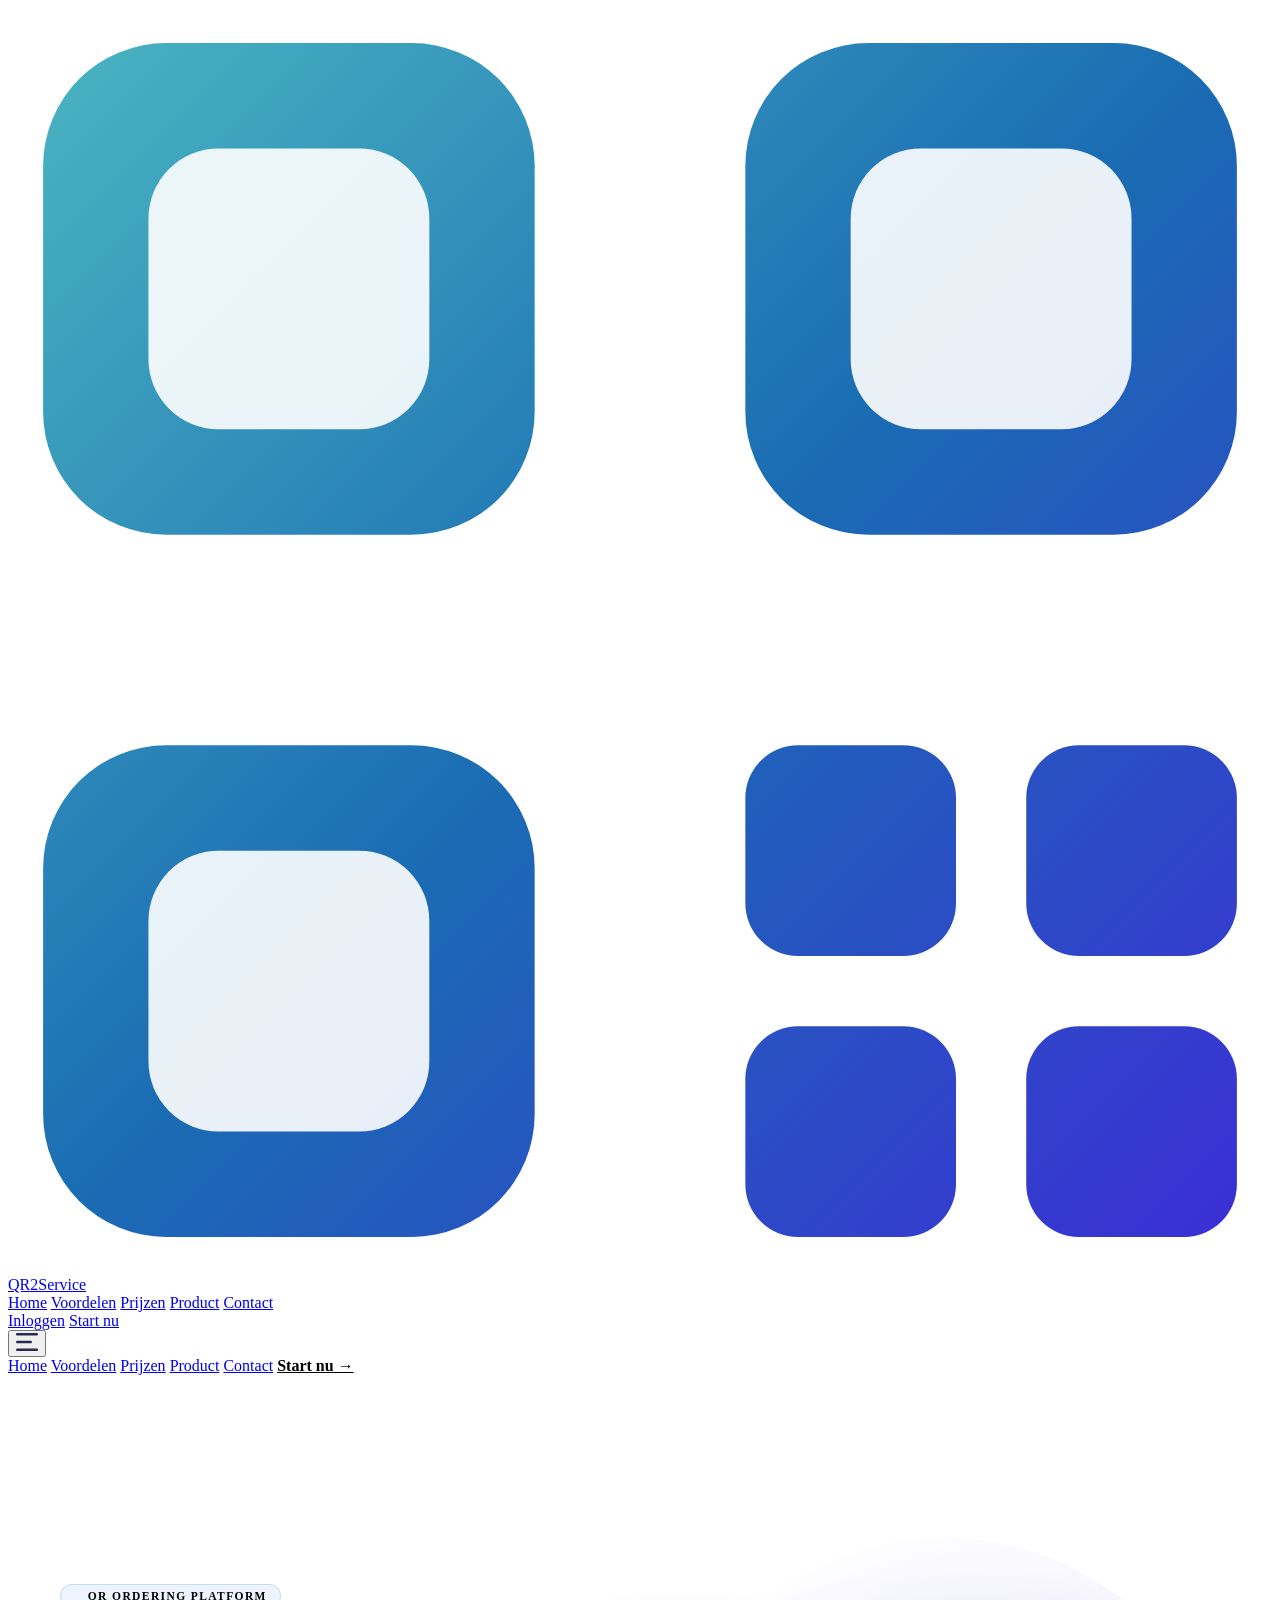
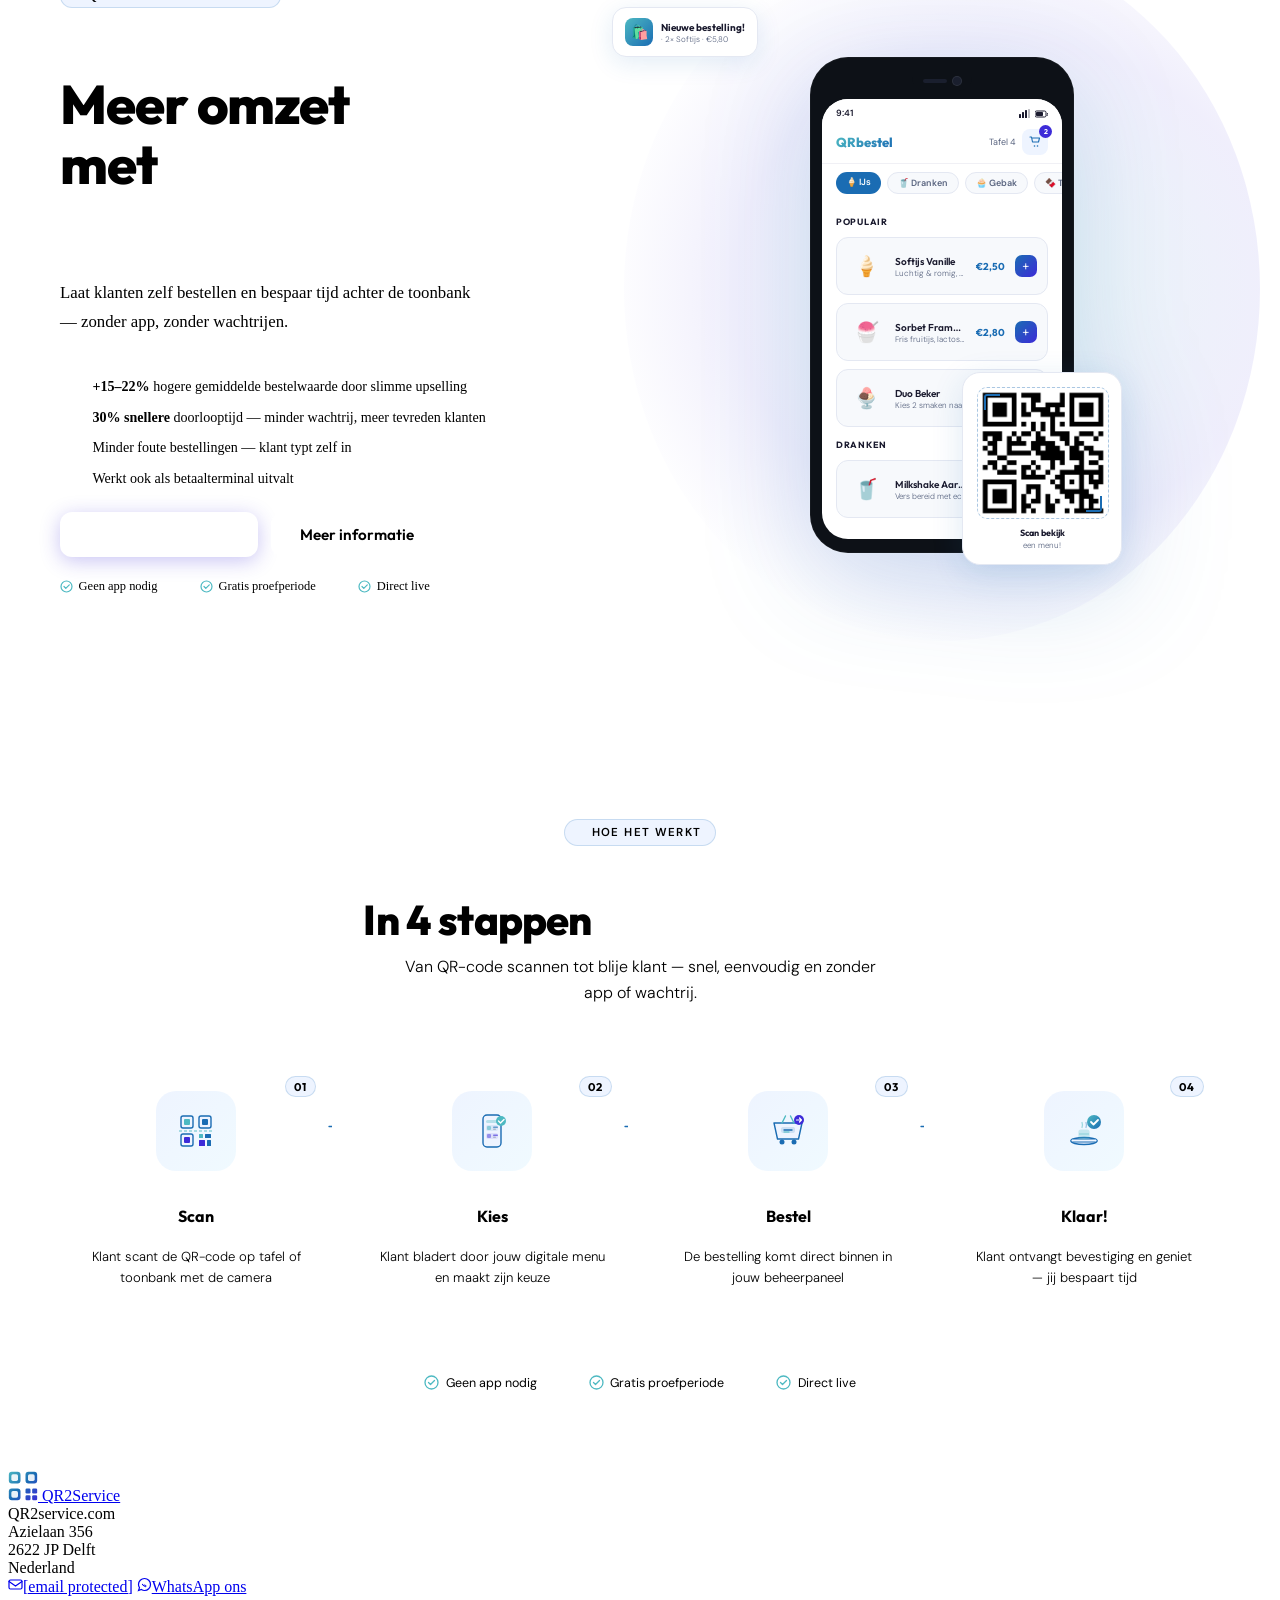
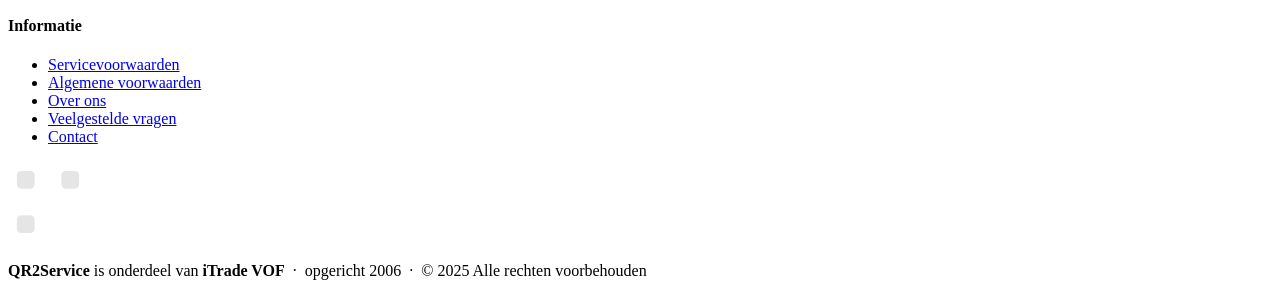
==== index.html @ d4c1aa32 "Add files via upload" ====
<!DOCTYPE html>
<html lang="nl">
<head>
  <link rel="icon" href="favicon.ico" type="image/x-icon">
<meta charset="UTF-8">
<meta name="viewport" content="width=device-width, initial-scale=1.0">
<title>QR2Service – Meer omzet met QR-bestellen</title>
<link href="https://fonts.googleapis.com/css2?family=Outfit:wght@300;400;500;600;700;800&family=DM+Sans:wght@300;400;500&display=swap" rel="stylesheet">
<link rel="stylesheet" href="shared.css">
</head>
<body>

<!-- ══ NAV ══ -->
<nav>
  <a href="index.html" class="logo">
    <svg class="logo-mark" viewBox="0 0 36 36" fill="none" xmlns="http://www.w3.org/2000/svg"><defs><linearGradient id="lg" x1="0" y1="0" x2="36" y2="36" gradientUnits="userSpaceOnUse"><stop offset="0%" stop-color="rgb(77,185,194)"/><stop offset="50%" stop-color="rgb(26,108,179)"/><stop offset="100%" stop-color="rgb(61,43,216)"/></linearGradient></defs><rect x="1" y="1" width="14" height="14" rx="3.5" fill="url(#lg)"/><rect x="4" y="4" width="8" height="8" rx="2" fill="#fff" opacity=".9"/><rect x="21" y="1" width="14" height="14" rx="3.5" fill="url(#lg)"/><rect x="24" y="4" width="8" height="8" rx="2" fill="#fff" opacity=".9"/><rect x="1" y="21" width="14" height="14" rx="3.5" fill="url(#lg)"/><rect x="4" y="24" width="8" height="8" rx="2" fill="#fff" opacity=".9"/><rect x="21" y="21" width="6" height="6" rx="1.5" fill="url(#lg)"/><rect x="29" y="21" width="6" height="6" rx="1.5" fill="url(#lg)"/><rect x="21" y="29" width="6" height="6" rx="1.5" fill="url(#lg)"/><rect x="29" y="29" width="6" height="6" rx="1.5" fill="url(#lg)"/></svg>
    <span class="logo-text">QR2Service</span>
  </a>
  <div class="nav-links">
    <a href="index.html" class="active">Home</a>
    <a href="voordelen.html">Voordelen</a>
    <a href="prijzen.html">Prijzen</a>
    <a href="product.html">Product</a>
    <a href="contact.html">Contact</a>
  </div>
  <div class="nav-right">
    <a href="#" class="btn-login">Inloggen</a>
    <a href="contact.html" class="btn-signup">Start nu</a>
  </div>
  <button class="hamburger" onclick="document.querySelector('.mobile-menu').classList.toggle('open')" aria-label="Menu">
    <svg width="22" height="18" viewBox="0 0 22 18" fill="none"><rect y="0" width="22" height="2.4" rx="1.2" fill="#2a2a4a"/><rect y="7.8" width="16" height="2.4" rx="1.2" fill="#2a2a4a"/><rect y="15.6" width="22" height="2.4" rx="1.2" fill="#2a2a4a"/></svg>
  </button>
</nav>
<div class="mobile-menu">
  <a href="index.html">Home</a>
  <a href="voordelen.html">Voordelen</a>
  <a href="prijzen.html">Prijzen</a>
  <a href="product.html">Product</a>
  <a href="contact.html">Contact</a>
  <a href="contact.html" style="color:var(--blue);font-weight:600;border-bottom:none;">Start nu →</a>
</div>
<!-- ══════════ HERO SECTION ══════════ -->
<!-- Vereist: Google Fonts (Outfit + DM Sans) en jouw gedeelde stylesheet met CSS-variabelen -->

<style>
  /* ── Hero layout ── */
  .hero {
    min-height: 100svh;
    padding: 64px 2rem 0;
    display: grid;
    grid-template-columns: 1fr 1fr;
    align-items: center;
    gap: 3rem;
    max-width: 1160px;
    margin: 0 auto;
  }
  @media (max-width: 860px) {
    .hero {
      grid-template-columns: 1fr;
      padding: 88px 1.5rem 3rem;
      text-align: center;
    }
    .hero-trust { justify-content: center; }
    .hero-ctas  { justify-content: center; }
    .hero-label { margin: 0 auto; }
    .hero-sub   { margin: 0 auto; }
  }

  /* ── Left ── */
  .hero-left {
    display: flex;
    flex-direction: column;
    gap: 1.4rem;
    padding: 4rem 0;
  }

  .hero-label {
    display: inline-flex; align-items: center; gap: .45rem;
    font-size: .72rem; font-weight: 600; letter-spacing: .12em; text-transform: uppercase;
    color: var(--blue); background: #eef4ff; border: 1px solid rgba(26,108,179,.18);
    padding: .3rem .85rem; border-radius: 100px; width: fit-content;
  }
  .hero-label-dot {
    width: 6px; height: 6px; border-radius: 50%;
    background: linear-gradient(135deg, var(--teal), var(--blue));
    animation: pulse-dot 2s ease-in-out infinite;
  }
  @keyframes pulse-dot {
    0%, 100% { transform: scale(1); opacity: 1; }
    50%       { transform: scale(1.4); opacity: .7; }
  }

  .hero h1 {
    font-family: 'Outfit', sans-serif; font-weight: 800;
    font-size: clamp(2.2rem, 4.5vw, 3.4rem);
    line-height: 1.1; letter-spacing: -.02em; color: var(--text);
  }
  .hero h1 em {
    font-style: normal;
    background: linear-gradient(135deg, var(--teal) 0%, var(--blue) 60%, var(--violet) 100%);
    -webkit-background-clip: text; -webkit-text-fill-color: transparent; background-clip: text;
  }

  .hero-sub {
    font-size: 1.05rem; line-height: 1.7;
    color: var(--muted); font-weight: 300; max-width: 420px;
  }

  /* ── Plus punten ── */
  .hero-points {
    display: flex; flex-direction: column; gap: .55rem;
  }
  .hero-point {
    display: flex; align-items: center; gap: .65rem;
    font-size: .88rem; color: var(--text); font-weight: 400;
  }
  .hero-point-icon {
    width: 22px; height: 22px; border-radius: 50%; flex-shrink: 0;
    background: linear-gradient(135deg, var(--teal), var(--blue));
    display: flex; align-items: center; justify-content: center;
  }
  .hero-point-icon svg { display: block; }
  .hero-point strong {
    font-weight: 600; color: var(--blue);
  }

  /* ── CTAs ── */
  .hero-ctas { display: flex; align-items: center; gap: .85rem; flex-wrap: wrap; }

  .cta-primary {
    font-family: 'Outfit', sans-serif; font-weight: 700; font-size: .95rem;
    color: #fff; text-decoration: none; padding: .8rem 1.8rem; border-radius: 12px;
    background: linear-gradient(135deg, var(--blue) 0%, var(--violet) 100%);
    box-shadow: 0 4px 20px rgba(61,43,216,.28);
    transition: transform .18s, box-shadow .18s;
    display: flex; align-items: center; gap: .5rem;
    cursor: pointer; border: none;
  }
  .cta-primary:hover { transform: translateY(-2px); box-shadow: 0 8px 28px rgba(61,43,216,.35); }

  .cta-secondary {
    font-family: 'Outfit', sans-serif; font-weight: 600; font-size: .95rem;
    color: var(--blue); text-decoration: none; padding: .8rem 1.8rem; border-radius: 12px;
    border: 1.5px solid var(--border); background: #fff;
    transition: border-color .18s, background .18s;
    cursor: pointer;
  }
  .cta-secondary:hover { border-color: var(--blue); background: #eef4ff; }

  /* ── Trust ── */
  .hero-trust { display: flex; align-items: center; gap: 1.2rem; flex-wrap: wrap; }
  .trust-dot  { width: 4px; height: 4px; border-radius: 50%; background: var(--border); }
  .trust-item {
    font-size: .78rem; color: var(--muted); font-weight: 400;
    display: flex; align-items: center; gap: .35rem;
  }

  /* ══════════════════════════════
     RIGHT — phone + QR mockup
  ══════════════════════════════ */
  .hero-right {
    display: flex; align-items: center; justify-content: center;
    padding: 5rem 0 3rem; position: relative;
  }
  @media (max-width: 860px) {
    .hero-right { padding: 1rem 0 2rem; }
  }

  /* glow blob behind phone */
  .hero-glow {
    position: absolute; inset: -40px;
    background: radial-gradient(ellipse at 60% 50%,
      rgba(77,185,194,.13) 0%,
      rgba(61,43,216,.08) 50%,
      transparent 75%);
    border-radius: 50%; pointer-events: none;
  }

  /* phone shell */
  .phone-wrap {
    position: relative; z-index: 2;
    animation: floatPhone 5s ease-in-out infinite;
    filter: drop-shadow(0 28px 52px rgba(26,108,179,.18));
  }
  @keyframes floatPhone {
    0%, 100% { transform: translateY(0); }
    50%       { transform: translateY(-12px); }
  }

  .phone-shell {
    width: 240px;
    background: #0d1117;
    border-radius: 38px;
    padding: 14px 12px;
    position: relative;
    box-shadow:
      0 0 0 1.5px rgba(255,255,255,.07),
      inset 0 0 0 1px rgba(255,255,255,.04);
  }

  /* notch */
  .phone-notch {
    width: 60px; height: 20px;
    background: #0d1117;
    border-radius: 0 0 14px 14px;
    margin: 0 auto 8px;
    position: relative; z-index: 2;
    display: flex; align-items: center; justify-content: center; gap: 5px;
  }
  .phone-notch-cam {
    width: 8px; height: 8px; border-radius: 50%;
    background: #1a1f2e;
    border: 1px solid rgba(255,255,255,.08);
  }
  .phone-notch-speaker {
    width: 24px; height: 4px; border-radius: 4px;
    background: #1a1f2e;
  }

  /* screen */
  .phone-screen {
    background: #fff;
    border-radius: 26px;
    overflow: hidden;
    height: 440px;
    position: relative;
  }

  /* status bar */
  .phone-statusbar {
    display: flex; align-items: center; justify-content: space-between;
    padding: 8px 14px 4px;
    font-size: 9px; font-weight: 600; color: #1a1a2e;
    font-family: 'DM Sans', sans-serif;
    background: #fff;
    position: relative; z-index: 5;
  }
  .sb-right { display: flex; gap: 4px; align-items: center; }

  /* app header */
  .phone-appbar {
    display: flex; align-items: center; justify-content: space-between;
    padding: 6px 14px 8px;
    background: #fff;
    border-bottom: 1px solid #f0f0f5;
    position: relative; z-index: 5;
  }
  .appbar-logo {
    font-family: 'Outfit', sans-serif; font-weight: 800; font-size: 13px;
    background: linear-gradient(135deg, rgb(77,185,194), rgb(26,108,179));
    -webkit-background-clip: text; -webkit-text-fill-color: transparent; background-clip: text;
  }
  .appbar-cart {
    width: 26px; height: 26px; border-radius: 8px;
    background: #eef4ff;
    display: flex; align-items: center; justify-content: center;
    position: relative;
  }
  .cart-badge {
    position: absolute; top: -4px; right: -4px;
    width: 13px; height: 13px; border-radius: 50%;
    background: rgb(61,43,216);
    font-size: 7px; font-weight: 700; color: #fff;
    display: flex; align-items: center; justify-content: center;
    font-family: 'Outfit', sans-serif;
  }

  /* category tabs */
  .phone-tabs {
    display: flex; gap: 6px; padding: 8px 14px;
    overflow-x: auto; background: #fff;
    position: relative; z-index: 5;
  }
  .phone-tabs::-webkit-scrollbar { display: none; }
  .phone-tab {
    font-size: 9px; font-weight: 600; white-space: nowrap;
    padding: 4px 10px; border-radius: 20px;
    font-family: 'DM Sans', sans-serif;
    cursor: pointer; transition: all .15s;
    flex-shrink: 0;
  }
  .phone-tab.active {
    background: rgb(26,108,179); color: #fff;
  }
  .phone-tab:not(.active) {
    background: #f7f9fc; color: #5a6580;
    border: 1px solid #e4e8f2;
  }

  /* scrolling menu area */
  .phone-menu-area {
    height: 320px;
    overflow: hidden;
    position: relative;
  }
  .phone-menu-scroll {
    display: flex;
    flex-direction: column;
    gap: 8px;
    padding: 10px 14px 10px;
    animation: menuScroll 18s linear infinite;
  }
  @keyframes menuScroll {
    0%   { transform: translateY(0); }
    100% { transform: translateY(-50%); }
  }
  .phone-menu-scroll:hover { animation-play-state: paused; }

  .menu-item {
    display: flex; align-items: center; gap: 10px;
    background: #f7f9fc; border-radius: 12px;
    padding: 9px 10px;
    border: 1px solid #e4e8f2;
    flex-shrink: 0;
    transition: border-color .15s;
    cursor: pointer;
  }
  .menu-item:hover { border-color: rgba(26,108,179,.3); }
  .menu-item-img {
    width: 38px; height: 38px; border-radius: 9px;
    display: flex; align-items: center; justify-content: center;
    font-size: 20px; flex-shrink: 0;
  }
  .menu-item-info { flex: 1; min-width: 0; }
  .menu-item-name {
    font-size: 10px; font-weight: 600; color: #1a1a2e;
    font-family: 'Outfit', sans-serif;
    white-space: nowrap; overflow: hidden; text-overflow: ellipsis;
  }
  .menu-item-desc {
    font-size: 8px; color: #5a6580; font-weight: 300;
    white-space: nowrap; overflow: hidden; text-overflow: ellipsis;
    font-family: 'DM Sans', sans-serif;
  }
  .menu-item-price {
    font-size: 10px; font-weight: 700; color: rgb(26,108,179);
    font-family: 'Outfit', sans-serif; white-space: nowrap;
    flex-shrink: 0;
  }
  .menu-item-add {
    width: 22px; height: 22px; border-radius: 7px;
    background: linear-gradient(135deg, rgb(26,108,179), rgb(61,43,216));
    color: #fff; font-size: 14px; display: flex; align-items: center;
    justify-content: center; flex-shrink: 0; cursor: pointer;
    font-family: 'Outfit', sans-serif; font-weight: 300;
    transition: transform .15s;
  }
  .menu-item-add:hover { transform: scale(1.1); }

  /* section header inside menu */
  .menu-section-title {
    font-size: 9px; font-weight: 700; color: #1a1a2e;
    font-family: 'Outfit', sans-serif;
    text-transform: uppercase; letter-spacing: .08em;
    padding: 4px 0 2px;
  }

  /* ── QR floating card ── */
  .qr-float {
    position: absolute;
    bottom: -12px;
    right: -48px;
    z-index: 10;
    background: #fff;
    border-radius: 18px;
    border: 1px solid #e4e8f2;
    box-shadow: 0 8px 32px rgba(26,108,179,.14);
    padding: 14px;
    width: 130px;
    animation: floatQR 5s ease-in-out infinite;
    animation-delay: .8s;
  }
  @keyframes floatQR {
    0%, 100% { transform: translateY(0) rotate(-1deg); }
    50%       { transform: translateY(-8px) rotate(-1deg); }
  }
  @media (max-width: 860px) {
    .qr-float { right: 0; bottom: -20px; }
  }

  .qr-frame {
    width: 100%;
    aspect-ratio: 1;
    border-radius: 10px;
    border: 1.5px dashed rgba(26,108,179,.35);
    display: flex; flex-direction: column;
    align-items: center; justify-content: center;
    gap: 4px;
    background: #f7f9fc;
    position: relative;
    cursor: pointer;
    overflow: hidden;
    margin-bottom: 8px;
    transition: border-color .2s;
  }
  .qr-frame:hover { border-color: var(--blue); }

  /* corner marks */
  .qr-frame::before {
    content: '';
    position: absolute; top: 6px; left: 6px;
    width: 14px; height: 14px;
    border-top: 2px solid rgb(26,108,179);
    border-left: 2px solid rgb(26,108,179);
    border-radius: 3px 0 0 0;
  }
  .qr-frame::after {
    content: '';
    position: absolute; bottom: 6px; right: 6px;
    width: 14px; height: 14px;
    border-bottom: 2px solid rgb(26,108,179);
    border-right: 2px solid rgb(26,108,179);
    border-radius: 0 0 3px 0;
  }
  .qr-placeholder-txt {
    font-size: 8px; font-weight: 500; color: rgb(26,108,179);
    text-align: center; line-height: 1.4; padding: 0 6px;
    font-family: 'DM Sans', sans-serif;
  }
  .qr-emoji { font-size: 22px; line-height: 1; opacity: .3; }
  .qr-input-file {
    position: absolute; inset: 0; opacity: 0; cursor: pointer; z-index: 3;
  }
  .qr-preview-img {
    position: absolute; inset: 0; width: 100%; height: 100%;
    object-fit: contain; border-radius: 8px;
    display: none; z-index: 2; background: #fff;
    padding: 6px;
  }

  .qr-float-label {
    font-family: 'Outfit', sans-serif; font-weight: 700;
    font-size: 9px; color: #1a1a2e; text-align: center; margin-bottom: 2px;
  }
  .qr-float-sub {
    font-size: 8px; color: #5a6580; font-weight: 300;
    text-align: center; font-family: 'DM Sans', sans-serif;
  }

  /* ── Order badge ── */
  .order-badge {
    position: absolute;
    top: 30px;
    left: -52px;
    z-index: 10;
    background: #fff;
    border-radius: 14px;
    border: 1px solid #e4e8f2;
    box-shadow: 0 6px 24px rgba(26,108,179,.12);
    padding: 10px 12px;
    display: flex; align-items: center; gap: 8px;
    animation: floatBadge 5s ease-in-out infinite;
    animation-delay: 1.6s;
    white-space: nowrap;
  }
  @keyframes floatBadge {
    0%, 100% { transform: translateY(0); }
    50%       { transform: translateY(-6px); }
  }
  @media (max-width: 860px) { .order-badge { display: none; } }

  .badge-icon {
    width: 28px; height: 28px; border-radius: 8px;
    background: linear-gradient(135deg, rgb(77,185,194), rgb(26,108,179));
    display: flex; align-items: center; justify-content: center;
    font-size: 14px; flex-shrink: 0;
  }
  .badge-txt-top {
    font-family: 'Outfit', sans-serif; font-weight: 700;
    font-size: 10px; color: #1a1a2e;
  }
  .badge-txt-sub {
    font-size: 8px; color: #5a6580; font-weight: 300;
    font-family: 'DM Sans', sans-serif;
  }
</style>

<!-- ══ HERO HTML ══ -->
<section style="background:#fff; overflow:hidden;">
  <div class="hero">

    <!-- LEFT: copy -->
    <div class="hero-left">
      <div class="hero-label">
        <div class="hero-label-dot"></div>
        QR Ordering Platform
      </div>

      <h1>
        Meer omzet<br>met <em>QR‑bestellen</em>
      </h1>

      <p class="hero-sub">
        Laat klanten zelf bestellen en bespaar tijd achter de
        toonbank — zonder app, zonder wachtrijen.
      </p>

      <!-- Plus punten -->
      <div class="hero-points">
        <div class="hero-point">
          <div class="hero-point-icon">
            <svg width="11" height="11" viewBox="0 0 11 11" fill="none"><path d="M2 5.5l2.2 2.2 4.8-4.8" stroke="#fff" stroke-width="1.6" stroke-linecap="round" stroke-linejoin="round"/></svg>
          </div>
          <span><strong>+15–22%</strong> hogere gemiddelde bestelwaarde door slimme upselling</span>
        </div>
        <div class="hero-point">
          <div class="hero-point-icon">
            <svg width="11" height="11" viewBox="0 0 11 11" fill="none"><path d="M2 5.5l2.2 2.2 4.8-4.8" stroke="#fff" stroke-width="1.6" stroke-linecap="round" stroke-linejoin="round"/></svg>
          </div>
          <span><strong>30% snellere</strong> doorlooptijd — minder wachtrij, meer tevreden klanten</span>
        </div>
        <div class="hero-point">
          <div class="hero-point-icon">
            <svg width="11" height="11" viewBox="0 0 11 11" fill="none"><path d="M2 5.5l2.2 2.2 4.8-4.8" stroke="#fff" stroke-width="1.6" stroke-linecap="round" stroke-linejoin="round"/></svg>
          </div>
          <span>Minder foute bestellingen — klant typt zelf in</span>
        </div>
        <div class="hero-point">
          <div class="hero-point-icon">
            <svg width="11" height="11" viewBox="0 0 11 11" fill="none"><path d="M2 5.5l2.2 2.2 4.8-4.8" stroke="#fff" stroke-width="1.6" stroke-linecap="round" stroke-linejoin="round"/></svg>
          </div>
          <span>Werkt ook als betaalterminal uitvalt</span>
        </div>
      </div>

      <div class="hero-ctas">
        <a href="https://qr2service.com/pink.html" target="_blank" rel="noopener noreferrer" class="cta-primary">
          <svg width="16" height="16" viewBox="0 0 16 16" fill="none"><rect x="2" y="2" width="5" height="5" rx="1" stroke="#fff" stroke-width="1.4"/><rect x="9" y="2" width="5" height="5" rx="1" stroke="#fff" stroke-width="1.4"/><rect x="2" y="9" width="5" height="5" rx="1" stroke="#fff" stroke-width="1.4"/><rect x="10" y="10" width="2" height="2" fill="#fff"/><rect x="13" y="10" width="2" height="2" fill="#fff"/><rect x="10" y="13" width="5" height="2" fill="#fff"/></svg>
          Bekijk voorbeeld
        </a>
        <a href="#" class="cta-secondary">Meer informatie</a>
      </div>

      <div class="hero-trust">
        <div class="trust-item">
          <svg width="13" height="13" viewBox="0 0 13 13" fill="none"><circle cx="6.5" cy="6.5" r="5.5" stroke="rgb(77,185,194)" stroke-width="1.2"/><path d="M4 6.5l1.8 1.8 3.5-3.5" stroke="rgb(77,185,194)" stroke-width="1.2" stroke-linecap="round" stroke-linejoin="round"/></svg>
          Geen app nodig
        </div>
        <div class="trust-dot"></div>
        <div class="trust-item">
          <svg width="13" height="13" viewBox="0 0 13 13" fill="none"><circle cx="6.5" cy="6.5" r="5.5" stroke="rgb(77,185,194)" stroke-width="1.2"/><path d="M4 6.5l1.8 1.8 3.5-3.5" stroke="rgb(77,185,194)" stroke-width="1.2" stroke-linecap="round" stroke-linejoin="round"/></svg>
          Gratis proefperiode
        </div>
        <div class="trust-dot"></div>
        <div class="trust-item">
          <svg width="13" height="13" viewBox="0 0 13 13" fill="none"><circle cx="6.5" cy="6.5" r="5.5" stroke="rgb(77,185,194)" stroke-width="1.2"/><path d="M4 6.5l1.8 1.8 3.5-3.5" stroke="rgb(77,185,194)" stroke-width="1.2" stroke-linecap="round" stroke-linejoin="round"/></svg>
          Direct live
        </div>
      </div>
    </div>

    <!-- RIGHT: phone + floating elements -->
    <div class="hero-right">
      <div class="hero-glow"></div>

      <!-- Floating order notification badge -->
      <div class="order-badge">
        <div class="badge-icon">🛍️</div>
        <div>
          <div class="badge-txt-top">Nieuwe bestelling!</div>
          <div class="badge-txt-sub"> · 2× Softijs · €5,80</div>
        </div>
      </div>

      <!-- Phone -->
      <div class="phone-wrap">
        <div class="phone-shell">

          <div class="phone-notch">
            <div class="phone-notch-speaker"></div>
            <div class="phone-notch-cam"></div>
          </div>

          <div class="phone-screen">

            <!-- Status bar -->
            <div class="phone-statusbar">
              <span>9:41</span>
              <div class="sb-right">
                <svg width="12" height="9" viewBox="0 0 12 9" fill="none">
                  <rect x="0" y="5" width="2" height="4" rx=".5" fill="#1a1a2e"/>
                  <rect x="3" y="3" width="2" height="6" rx=".5" fill="#1a1a2e"/>
                  <rect x="6" y="1" width="2" height="8" rx=".5" fill="#1a1a2e"/>
                  <rect x="9" y="0" width="2" height="9" rx=".5" fill="#1a1a2e" opacity=".3"/>
                </svg>
                <svg width="13" height="9" viewBox="0 0 13 9" fill="none">
                  <rect x="0" y="2" width="11" height="6" rx="1.5" stroke="#1a1a2e" stroke-width="1"/>
                  <rect x="1" y="3" width="7" height="4" rx=".8" fill="#1a1a2e"/>
                  <path d="M12 4.5v0a1 1 0 010 2" stroke="#1a1a2e" stroke-width="1" stroke-linecap="round"/>
                </svg>
              </div>
            </div>

            <!-- App bar -->
            <div class="phone-appbar">
              <div class="appbar-logo">QRbestel</div>
              <div style="display:flex;gap:6px;align-items:center;">
                <div style="font-size:9px;color:#5a6580;font-family:'DM Sans',sans-serif;">Tafel 4</div>
                <div class="appbar-cart">
                  <svg width="12" height="12" viewBox="0 0 12 12" fill="none"><path d="M1 1h1.5l1 5h6l1-4H3.5" stroke="rgb(26,108,179)" stroke-width="1.1" stroke-linecap="round" stroke-linejoin="round"/><circle cx="5.5" cy="10" r=".8" fill="rgb(26,108,179)"/><circle cx="8.5" cy="10" r=".8" fill="rgb(26,108,179)"/></svg>
                  <div class="cart-badge">2</div>
                </div>
              </div>
            </div>

            <!-- Category tabs -->
            <div class="phone-tabs">
              <div class="phone-tab active">🍦 IJs</div>
              <div class="phone-tab">🥤 Dranken</div>
              <div class="phone-tab">🧁 Gebak</div>
              <div class="phone-tab">🍫 Toppings</div>
            </div>

            <!-- Scrolling menu items -->
            <div class="phone-menu-area">
              <div class="phone-menu-scroll" id="menuScroll">

                <div class="menu-section-title">Populair</div>

                <div class="menu-item">
                  <div class="menu-item-img">🍦</div>
                  <div class="menu-item-info">
                    <div class="menu-item-name">Softijs Vanille</div>
                    <div class="menu-item-desc">Luchtig & romig, klassieke smaak</div>
                  </div>
                  <div class="menu-item-price">€2,50</div>
                  <div class="menu-item-add">+</div>
                </div>

                <div class="menu-item">
                  <div class="menu-item-img">🍧</div>
                  <div class="menu-item-info">
                    <div class="menu-item-name">Sorbet Framboos</div>
                    <div class="menu-item-desc">Fris fruitijs, lactosevrij</div>
                  </div>
                  <div class="menu-item-price">€2,80</div>
                  <div class="menu-item-add">+</div>
                </div>

                <div class="menu-item">
                  <div class="menu-item-img">🍨</div>
                  <div class="menu-item-info">
                    <div class="menu-item-name">Duo Beker</div>
                    <div class="menu-item-desc">Kies 2 smaken naar keuze</div>
                  </div>
                  <div class="menu-item-price">€4,20</div>
                  <div class="menu-item-add">+</div>
                </div>

                <div class="menu-section-title">Dranken</div>

                <div class="menu-item">
                  <div class="menu-item-img">🥤</div>
                  <div class="menu-item-info">
                    <div class="menu-item-name">Milkshake Aardbei</div>
                    <div class="menu-item-desc">Vers bereid met echt fruit</div>
                  </div>
                  <div class="menu-item-price">€4,50</div>
                  <div class="menu-item-add">+</div>
                </div>

                <div class="menu-item">
                  <div class="menu-item-img">☕</div>
                  <div class="menu-item-info">
                    <div class="menu-item-name">IJskoffie</div>
                    <div class="menu-item-desc">Espresso met vanille-ijs</div>
                  </div>
                  <div class="menu-item-price">€3,90</div>
                  <div class="menu-item-add">+</div>
                </div>

                <div class="menu-section-title">Toppings</div>

                <div class="menu-item">
                  <div class="menu-item-img">🍫</div>
                  <div class="menu-item-info">
                    <div class="menu-item-name">Chocoladesaus</div>
                    <div class="menu-item-desc">Warm of koud naar keuze</div>
                  </div>
                  <div class="menu-item-price">€0,50</div>
                  <div class="menu-item-add">+</div>
                </div>

                <div class="menu-item">
                  <div class="menu-item-img">🫐</div>
                  <div class="menu-item-info">
                    <div class="menu-item-name">Verse Bosvruchten</div>
                    <div class="menu-item-desc">Bramen, blauwe bessen, kers</div>
                  </div>
                  <div class="menu-item-price">€0,80</div>
                  <div class="menu-item-add">+</div>
                </div>

                <!-- Duplicate for seamless loop -->
                <div class="menu-section-title">Populair</div>

                <div class="menu-item">
                  <div class="menu-item-img">🍦</div>
                  <div class="menu-item-info">
                    <div class="menu-item-name">Softijs Vanille</div>
                    <div class="menu-item-desc">Luchtig & romig, klassieke smaak</div>
                  </div>
                  <div class="menu-item-price">€2,50</div>
                  <div class="menu-item-add">+</div>
                </div>

                <div class="menu-item">
                  <div class="menu-item-img">🍧</div>
                  <div class="menu-item-info">
                    <div class="menu-item-name">Sorbet Framboos</div>
                    <div class="menu-item-desc">Fris fruitijs, lactosevrij</div>
                  </div>
                  <div class="menu-item-price">€2,80</div>
                  <div class="menu-item-add">+</div>
                </div>

                <div class="menu-item">
                  <div class="menu-item-img">🍨</div>
                  <div class="menu-item-info">
                    <div class="menu-item-name">Duo Beker</div>
                    <div class="menu-item-desc">Kies 2 smaken naar keuze</div>
                  </div>
                  <div class="menu-item-price">€4,20</div>
                  <div class="menu-item-add">+</div>
                </div>

                <div class="menu-section-title">Dranken</div>

                <div class="menu-item">
                  <div class="menu-item-img">🥤</div>
                  <div class="menu-item-info">
                    <div class="menu-item-name">Milkshake Aardbei</div>
                    <div class="menu-item-desc">Vers bereid met echt fruit</div>
                  </div>
                  <div class="menu-item-price">€4,50</div>
                  <div class="menu-item-add">+</div>
                </div>

                <div class="menu-item">
                  <div class="menu-item-img">☕</div>
                  <div class="menu-item-info">
                    <div class="menu-item-name">IJskoffie</div>
                    <div class="menu-item-desc">Espresso met vanille-ijs</div>
                  </div>
                  <div class="menu-item-price">€3,90</div>
                  <div class="menu-item-add">+</div>
                </div>

                <div class="menu-item">
                  <div class="menu-item-img">🍫</div>
                  <div class="menu-item-info">
                    <div class="menu-item-name">Chocoladesaus</div>
                    <div class="menu-item-desc">Warm of koud naar keuze</div>
                  </div>
                  <div class="menu-item-price">€0,50</div>
                  <div class="menu-item-add">+</div>
                </div>

                <div class="menu-item">
                  <div class="menu-item-img">🫐</div>
                  <div class="menu-item-info">
                    <div class="menu-item-name">Verse Bosvruchten</div>
                    <div class="menu-item-desc">Bramen, blauwe bessen, kers</div>
                  </div>
                  <div class="menu-item-price">€0,80</div>
                  <div class="menu-item-add">+</div>
                </div>

              </div><!-- /phone-menu-scroll -->
            </div><!-- /phone-menu-area -->

          </div><!-- /phone-screen -->
        </div><!-- /phone-shell -->

        <!-- QR floating card -->
        <div class="qr-float">
  <div class="qr-frame">
  <img src="qr-code.png" alt="QR code" style="width:100%; height:100%; object-fit:contain; padding:8px; border-radius:8px;" />
</div>
          <div class="qr-float-label">Scan bekijk </div>
          <div class="qr-float-sub">een menu!</div>
        </div>

      </div><!-- /phone-wrap -->
    </div><!-- /hero-right -->

  </div><!-- /hero -->
</section>


<!-- ══════════ EINDE HERO SECTION ══════════ -->
<!-- ══════════ HOE HET WERKT — SECTION ══════════ -->
<!-- Fonts & variabelen komen uit jouw gedeelde stylesheet (DM Sans, Outfit, --teal, --blue, --violet, --border, --off, --text, --muted) -->

<style>
  /* ── Hoe het werkt section ── */
  .hw-section {
    background: var(--off);
    padding: 5rem 2rem;
    font-family: 'DM Sans', sans-serif;
  }
  .hw-inner { max-width: 1160px; margin: 0 auto; }

  .hw-header { text-align: center; margin-bottom: 3.5rem; }

  .hw-label {
    display: inline-flex; align-items: center; gap: .45rem;
    font-size: .72rem; font-weight: 600; letter-spacing: .12em; text-transform: uppercase;
    color: var(--blue); background: #eef4ff; border: 1px solid rgba(26,108,179,.18);
    padding: .3rem .85rem; border-radius: 100px; margin-bottom: 1rem;
  }
  .hw-label span {
    width: 6px; height: 6px; border-radius: 50%;
    background: linear-gradient(135deg, var(--teal), var(--blue));
    display: inline-block;
  }

  .hw-header h2 {
    font-family: 'Outfit', sans-serif; font-weight: 800;
    font-size: clamp(1.8rem, 3.5vw, 2.6rem); line-height: 1.15;
    letter-spacing: -.02em; color: var(--text); margin-bottom: .6rem;
  }
  .hw-header h2 em {
    font-style: normal;
    background: linear-gradient(135deg, var(--teal) 0%, var(--blue) 60%, var(--violet) 100%);
    -webkit-background-clip: text; -webkit-text-fill-color: transparent; background-clip: text;
  }
  .hw-header p {
    font-size: 1rem; color: var(--muted); font-weight: 300;
    max-width: 480px; margin: 0 auto; line-height: 1.65;
  }

  .hw-steps {
    display: grid; grid-template-columns: repeat(4, 1fr);
    gap: 1.5rem; position: relative;
  }
  .hw-steps::before {
    content: '';
    position: absolute;
    top: 54px; left: calc(12.5% + 8px); right: calc(12.5% + 8px);
    height: 2px;
    background: linear-gradient(90deg, var(--teal), var(--blue), var(--violet));
    border-radius: 2px; z-index: 0;
  }

  .hw-step {
    background: #fff;
    border: 1px solid var(--border);
    border-radius: 18px;
    padding: 1.8rem 1.4rem 1.6rem;
    display: flex; flex-direction: column; align-items: center; text-align: center;
    position: relative; z-index: 1;
    transition: transform .2s, box-shadow .2s, border-color .2s;
    overflow: hidden;
  }
  .hw-step::before {
    content: ''; position: absolute; top: 0; left: 0; right: 0; height: 3px;
    background: linear-gradient(90deg, var(--teal), var(--blue));
    opacity: 0; transition: opacity .2s; border-radius: 18px 18px 0 0;
  }
  .hw-step:hover { transform: translateY(-4px); box-shadow: 0 12px 36px rgba(26,108,179,.10); border-color: rgba(26,108,179,.25); }
  .hw-step:hover::before { opacity: 1; }

  .hw-step-num {
    position: absolute; top: 14px; right: 16px;
    font-family: 'Outfit', sans-serif; font-weight: 700; font-size: .7rem;
    color: var(--blue); background: #eef4ff;
    border: 1px solid rgba(26,108,179,.18); border-radius: 100px;
    padding: .15rem .55rem; letter-spacing: .04em;
  }

  .hw-icon-ring {
    width: 80px; height: 80px; border-radius: 20px;
    background: linear-gradient(135deg, #eef4ff 0%, #f0faff 100%);
    border: 1.5px solid var(--border);
    display: flex; align-items: center; justify-content: center;
    margin-bottom: 1.2rem; transition: border-color .2s;
  }
  .hw-step:hover .hw-icon-ring { border-color: rgba(26,108,179,.3); }

  .hw-step h3 {
    font-family: 'Outfit', sans-serif; font-weight: 700; font-size: 1rem;
    color: var(--text); margin-bottom: .4rem;
  }
  .hw-step p { font-size: .82rem; color: var(--muted); font-weight: 300; line-height: 1.6; }

  .hw-arrow {
    position: absolute; top: 50px; right: -14px; z-index: 2;
    width: 28px; height: 28px; background: #fff;
    border: 1px solid var(--border); border-radius: 50%;
    display: flex; align-items: center; justify-content: center;
  }
  .hw-step:last-child .hw-arrow { display: none; }

  .hw-trust {
    display: flex; align-items: center; justify-content: center;
    gap: 1.5rem; margin-top: 3rem; flex-wrap: wrap;
  }
  .hw-trust-item {
    display: flex; align-items: center; gap: .4rem;
    font-size: .78rem; color: var(--muted); font-weight: 400;
  }
  .hw-trust-dot { width: 4px; height: 4px; border-radius: 50%; background: var(--border); }

  @media (max-width: 860px) {
    .hw-steps { grid-template-columns: repeat(2, 1fr); }
    .hw-steps::before { display: none; }
    .hw-arrow { display: none !important; }
  }
  @media (max-width: 480px) {
    .hw-steps { grid-template-columns: 1fr; }
  }
</style>

<section class="hw-section">
  <div class="hw-inner">

    <div class="hw-header">
      <div class="hw-label"><span></span> Hoe het werkt</div>
      <h2>In 4 stappen <em>live &amp; bestelklaar</em></h2>
      <p>Van QR-code scannen tot blije klant — snel, eenvoudig en zonder app of wachtrij.</p>
    </div>

    <div class="hw-steps">

      <!-- Stap 1: Scan -->
      <div class="hw-step">
        <div class="hw-step-num">01</div>
        <div class="hw-icon-ring">
          <svg width="40" height="40" viewBox="0 0 40 40" fill="none" xmlns="http://www.w3.org/2000/svg">
            <rect x="5" y="5" width="12" height="12" rx="2" fill="#eef4ff" stroke="rgb(26,108,179)" stroke-width="1.4"/>
            <rect x="8" y="8" width="6" height="6" rx="1" fill="rgb(77,185,194)"/>
            <rect x="23" y="5" width="12" height="12" rx="2" fill="#eef4ff" stroke="rgb(26,108,179)" stroke-width="1.4"/>
            <rect x="26" y="8" width="6" height="6" rx="1" fill="rgb(26,108,179)"/>
            <rect x="5" y="23" width="12" height="12" rx="2" fill="#eef4ff" stroke="rgb(26,108,179)" stroke-width="1.4"/>
            <rect x="8" y="26" width="6" height="6" rx="1" fill="rgb(61,43,216)"/>
            <rect x="23" y="23" width="4" height="4" rx="0.5" fill="rgb(77,185,194)"/>
            <rect x="29" y="23" width="6" height="4" rx="0.5" fill="rgb(26,108,179)"/>
            <rect x="23" y="29" width="6" height="6" rx="0.5" fill="rgb(61,43,216)"/>
            <rect x="31" y="29" width="4" height="6" rx="0.5" fill="rgb(26,108,179)"/>
            <line x1="3" y1="20" x2="37" y2="20" stroke="rgb(77,185,194)" stroke-width="1.4" stroke-dasharray="3 2" opacity="0.6"/>
          </svg>
        </div>
        <div class="hw-arrow">
          <svg width="11" height="11" viewBox="0 0 11 11" fill="none"><path d="M2 5.5h7M6.5 3l3 2.5-3 2.5" stroke="rgb(26,108,179)" stroke-width="1.3" stroke-linecap="round" stroke-linejoin="round"/></svg>
        </div>
        <h3>Scan</h3>
        <p>Klant scant de QR-code op tafel of toonbank met de camera</p>
      </div>

      <!-- Stap 2: Kies -->
      <div class="hw-step">
        <div class="hw-step-num">02</div>
        <div class="hw-icon-ring">
          <svg width="40" height="40" viewBox="0 0 40 40" fill="none" xmlns="http://www.w3.org/2000/svg">
            <rect x="11" y="4" width="18" height="32" rx="4" fill="#eef4ff" stroke="rgb(26,108,179)" stroke-width="1.4"/>
            <rect x="14" y="9" width="12" height="3" rx="1.5" fill="rgb(77,185,194)" opacity="0.35"/>
            <rect x="14" y="14" width="12" height="6" rx="2" fill="rgb(26,108,179)" opacity="0.10"/>
            <rect x="15" y="15" width="4" height="4" rx="1" fill="rgb(77,185,194)" opacity="0.55"/>
            <rect x="21" y="15.5" width="5" height="1.4" rx="0.7" fill="rgb(26,108,179)" opacity="0.6"/>
            <rect x="21" y="17.5" width="3" height="1.4" rx="0.7" fill="#5a6580" opacity="0.35"/>
            <rect x="14" y="22" width="12" height="6" rx="2" fill="rgb(61,43,216)" opacity="0.10"/>
            <rect x="15" y="23" width="4" height="4" rx="1" fill="rgb(61,43,216)" opacity="0.45"/>
            <rect x="21" y="23.5" width="5" height="1.4" rx="0.7" fill="rgb(61,43,216)" opacity="0.6"/>
            <rect x="21" y="25.5" width="3" height="1.4" rx="0.7" fill="#5a6580" opacity="0.35"/>
            <circle cx="29" cy="10" r="5" fill="rgb(77,185,194)"/>
            <path d="M26.5 10l2 2 3.5-3.5" stroke="#fff" stroke-width="1.4" stroke-linecap="round" stroke-linejoin="round"/>
          </svg>
        </div>
        <div class="hw-arrow">
          <svg width="11" height="11" viewBox="0 0 11 11" fill="none"><path d="M2 5.5h7M6.5 3l3 2.5-3 2.5" stroke="rgb(26,108,179)" stroke-width="1.3" stroke-linecap="round" stroke-linejoin="round"/></svg>
        </div>
        <h3>Kies</h3>
        <p>Klant bladert door jouw digitale menu en maakt zijn keuze</p>
      </div>

      <!-- Stap 3: Bestel -->
      <div class="hw-step">
        <div class="hw-step-num">03</div>
        <div class="hw-icon-ring">
          <svg width="40" height="40" viewBox="0 0 40 40" fill="none" xmlns="http://www.w3.org/2000/svg">
            <path d="M6 12h28l-3.5 16H9.5L6 12z" fill="#eef4ff" stroke="rgb(26,108,179)" stroke-width="1.4" stroke-linejoin="round"/>
            <path d="M14 12l3.5-7M26 12l-3.5-7" stroke="rgb(77,185,194)" stroke-width="1.4" stroke-linecap="round"/>
            <circle cx="14" cy="31" r="2.5" fill="rgb(26,108,179)"/>
            <circle cx="26" cy="31" r="2.5" fill="rgb(26,108,179)"/>
            <rect x="13" y="16" width="14" height="6" rx="2" fill="rgb(26,108,179)" opacity="0.15"/>
            <path d="M16 19h8" stroke="rgb(26,108,179)" stroke-width="1.4" stroke-linecap="round"/>
            <path d="M16 21h5" stroke="rgb(77,185,194)" stroke-width="1.4" stroke-linecap="round" opacity="0.7"/>
            <circle cx="31" cy="9" r="5" fill="rgb(61,43,216)"/>
            <path d="M28.5 9h5M31.5 7l2 2-2 2" stroke="#fff" stroke-width="1.2" stroke-linecap="round" stroke-linejoin="round"/>
          </svg>
        </div>
        <div class="hw-arrow">
          <svg width="11" height="11" viewBox="0 0 11 11" fill="none"><path d="M2 5.5h7M6.5 3l3 2.5-3 2.5" stroke="rgb(26,108,179)" stroke-width="1.3" stroke-linecap="round" stroke-linejoin="round"/></svg>
        </div>
        <h3>Bestel</h3>
        <p>De bestelling komt direct binnen in jouw beheerpaneel</p>
      </div>

      <!-- Stap 4: Klaar -->
      <div class="hw-step">
        <div class="hw-step-num">04</div>
        <div class="hw-icon-ring">
          <svg width="40" height="40" viewBox="0 0 40 40" fill="none" xmlns="http://www.w3.org/2000/svg">
            <ellipse cx="20" cy="30" rx="13" ry="3.5" fill="#eef4ff" stroke="rgb(26,108,179)" stroke-width="1.4"/>
            <rect x="7" y="28" width="26" height="3" rx="1.5" fill="#eef4ff" stroke="rgb(26,108,179)" stroke-width="1"/>
            <rect x="15" y="19" width="10" height="9" rx="2" fill="rgb(77,185,194)" opacity="0.25" stroke="rgb(77,185,194)" stroke-width="1.2"/>
            <path d="M15 23h10" stroke="rgb(77,185,194)" stroke-width="1" opacity="0.5"/>
            <path d="M18 16.5q1-2.5 0-5" stroke="rgb(77,185,194)" stroke-width="1.3" stroke-linecap="round" opacity="0.5"/>
            <path d="M22 16.5q1-2.5 0-5" stroke="rgb(26,108,179)" stroke-width="1.3" stroke-linecap="round" opacity="0.4"/>
            <circle cx="30" cy="11" r="7" fill="url(#hw-grad)"/>
            <path d="M27 11l2.5 2.5 4.5-4.5" stroke="#fff" stroke-width="1.8" stroke-linecap="round" stroke-linejoin="round"/>
            <defs>
              <linearGradient id="hw-grad" x1="23" y1="4" x2="37" y2="18" gradientUnits="userSpaceOnUse">
                <stop offset="0%" stop-color="rgb(77,185,194)"/>
                <stop offset="100%" stop-color="rgb(26,108,179)"/>
              </linearGradient>
            </defs>
          </svg>
        </div>
        <h3>Klaar!</h3>
        <p>Klant ontvangt bevestiging en geniet — jij bespaart tijd</p>
      </div>

    </div>

    <!-- Trust badges -->
    <div class="hw-trust">
      <div class="hw-trust-item">
        <svg width="15" height="15" viewBox="0 0 15 15" fill="none"><circle cx="7.5" cy="7.5" r="6.5" stroke="rgb(77,185,194)" stroke-width="1.3"/><path d="M4.5 7.5l2 2 4-4" stroke="rgb(77,185,194)" stroke-width="1.3" stroke-linecap="round" stroke-linejoin="round"/></svg>
        Geen app nodig
      </div>
      <div class="hw-trust-dot"></div>
      <div class="hw-trust-item">
        <svg width="15" height="15" viewBox="0 0 15 15" fill="none"><circle cx="7.5" cy="7.5" r="6.5" stroke="rgb(77,185,194)" stroke-width="1.3"/><path d="M4.5 7.5l2 2 4-4" stroke="rgb(77,185,194)" stroke-width="1.3" stroke-linecap="round" stroke-linejoin="round"/></svg>
        Gratis proefperiode
      </div>
      <div class="hw-trust-dot"></div>
      <div class="hw-trust-item">
        <svg width="15" height="15" viewBox="0 0 15 15" fill="none"><circle cx="7.5" cy="7.5" r="6.5" stroke="rgb(77,185,194)" stroke-width="1.3"/><path d="M4.5 7.5l2 2 4-4" stroke="rgb(77,185,194)" stroke-width="1.3" stroke-linecap="round" stroke-linejoin="round"/></svg>
        Direct live
      </div>
    </div>

  </div>
</section>
<!-- ══════════ EINDE HOE HET WERKT ══════════ -->


<!-- ══ FOOTER ══ -->
<footer class="site-footer">
  <div class="footer-top">
    <div class="footer-col-brand">
      <a href="index.html" class="footer-brand-logo">
        <svg width="30" height="30" viewBox="0 0 36 36" fill="none"><defs><linearGradient id="flg" x1="0" y1="0" x2="36" y2="36" gradientUnits="userSpaceOnUse"><stop offset="0%" stop-color="rgb(77,185,194)"/><stop offset="50%" stop-color="rgb(26,108,179)"/><stop offset="100%" stop-color="rgb(61,43,216)"/></linearGradient></defs><rect x="1" y="1" width="14" height="14" rx="3.5" fill="url(#flg)"/><rect x="4" y="4" width="8" height="8" rx="2" fill="#fff" opacity=".9"/><rect x="21" y="1" width="14" height="14" rx="3.5" fill="url(#flg)"/><rect x="24" y="4" width="8" height="8" rx="2" fill="#fff" opacity=".9"/><rect x="1" y="21" width="14" height="14" rx="3.5" fill="url(#flg)"/><rect x="4" y="24" width="8" height="8" rx="2" fill="#fff" opacity=".9"/><rect x="21" y="21" width="6" height="6" rx="1.5" fill="url(#flg)"/><rect x="29" y="21" width="6" height="6" rx="1.5" fill="url(#flg)"/><rect x="21" y="29" width="6" height="6" rx="1.5" fill="url(#flg)"/><rect x="29" y="29" width="6" height="6" rx="1.5" fill="url(#flg)"/></svg>
        <span class="footer-brand-name">QR2Service</span>
      </a>
      <div class="footer-address">QR2service.com<br>Azielaan 356<br>2622 JP Delft<br>Nederland</div>
      <div class="footer-contact-links">
        <a href="/cdn-cgi/l/email-protection#a1c2cecfd5c0c2d5e1d0d393d2c4d3d7c8c2c48fc2cecc"><svg width="15" height="15" viewBox="0 0 15 15" fill="none"><rect x="1" y="3" width="13" height="9" rx="1.5" stroke="currentColor" stroke-width="1.2"/><path d="M1 4.5L7.5 9L14 4.5" stroke="currentColor" stroke-width="1.2" stroke-linecap="round"/></svg><span class="__cf_email__" data-cfemail="cba8a4a5bfaaa8bf8bbab9f9b8aeb9bda2a8aee5a8a4a6">[email&#160;protected]</span></a>
        <a href="https://wa.me/31637034220" target="_blank" rel="noopener"><svg width="15" height="15" viewBox="0 0 15 15" fill="none"><path d="M7.5 1.5C4.2 1.5 1.5 4.2 1.5 7.5C1.5 8.7 1.9 9.8 2.5 10.7L1.5 13.5L4.4 12.5C5.3 13.1 6.4 13.5 7.5 13.5C10.8 13.5 13.5 10.8 13.5 7.5C13.5 4.2 10.8 1.5 7.5 1.5Z" stroke="currentColor" stroke-width="1.2" fill="none"/><path d="M5.5 7C5.6 7.7 6 8.3 6.6 8.8L7.1 8.2C7.3 8 7.5 8 7.7 8.1L8.8 8.5C9 8.6 9.1 8.8 9 9L8.7 9.8C7.7 9.6 5.3 8 5.3 7Z" stroke="currentColor" stroke-width="1" fill="none"/></svg>WhatsApp ons</a>
      </div>
    </div>
    <div class="footer-col-links">
      <h4>Informatie</h4>
      <ul>
        <li><a href="#">Servicevoorwaarden</a></li>
        <li><a href="algemene-voorwaarden.html">Algemene voorwaarden</a></li>
        <li><a href="#">Over ons</a></li>
        <li><a href="#">Veelgestelde vragen</a></li>
        <li><a href="contact.html">Contact</a></li>
      </ul>
    </div>
    <div class="footer-col-logo">
      <svg width="80" height="80" viewBox="0 0 36 36" fill="none" opacity=".1"><rect x="1" y="1" width="14" height="14" rx="3.5" fill="#fff"/><rect x="4" y="4" width="8" height="8" rx="2" fill="#0d1117"/><rect x="21" y="1" width="14" height="14" rx="3.5" fill="#fff"/><rect x="24" y="4" width="8" height="8" rx="2" fill="#0d1117"/><rect x="1" y="21" width="14" height="14" rx="3.5" fill="#fff"/><rect x="4" y="24" width="8" height="8" rx="2" fill="#0d1117"/><rect x="21" y="21" width="6" height="6" rx="1.5" fill="#fff"/><rect x="29" y="21" width="6" height="6" rx="1.5" fill="#fff"/><rect x="21" y="29" width="6" height="6" rx="1.5" fill="#fff"/><rect x="29" y="29" width="6" height="6" rx="1.5" fill="#fff"/></svg>
    </div>
  </div>
  <div class="footer-bottom">
    <div class="footer-bottom-inner">
      <p><strong>QR2Service</strong> is onderdeel van <strong>iTrade VOF</strong> &nbsp;·&nbsp; opgericht 2006 &nbsp;·&nbsp; © 2025 Alle rechten voorbehouden</p>
</footer>

</body>
</html>
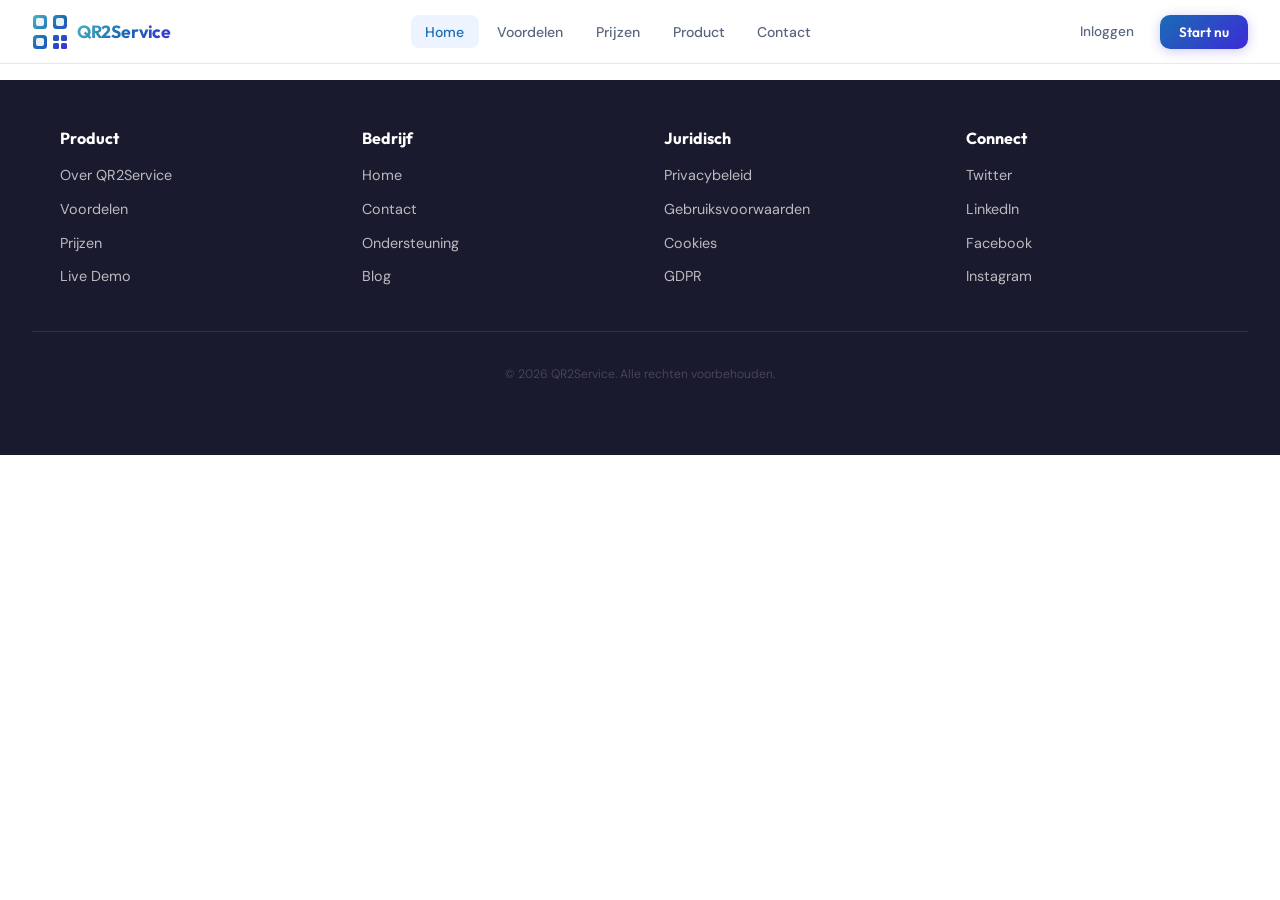
==== commit 8fc793f6: "Add footer with correct links to all pages" ====
--- a/index.html
+++ b/index.html
@@ -8,6 +8,51 @@
 <title>QR2Service – Meer omzet met QR-bestellen</title>
 <link href="https://fonts.googleapis.com/css2?family=Outfit:wght@300;400;500;600;700;800&family=DM+Sans:wght@300;400;500&display=swap" rel="stylesheet">
 <link rel="stylesheet" href="shared.css">
+<style>
+  footer {
+    background: var(--text);
+    color: #fff;
+    padding: 3rem 2rem;
+    margin-top: 5rem;
+  }
+  .footer-inner {
+    max-width: 1160px;
+    margin: 0 auto;
+    display: grid;
+    grid-template-columns: repeat(auto-fit, minmax(250px, 1fr));
+    gap: 3rem;
+  }
+  .footer-section h3 {
+    font-family: 'Outfit', sans-serif;
+    font-weight: 700;
+    font-size: 1rem;
+    margin-bottom: 1rem;
+    color: #fff;
+  }
+  .footer-section ul {
+    list-style: none;
+  }
+  .footer-section li {
+    margin-bottom: 0.8rem;
+  }
+  .footer-section a {
+    color: rgba(255,255,255,0.7);
+    text-decoration: none;
+    font-size: 0.9rem;
+    transition: color 0.2s;
+  }
+  .footer-section a:hover {
+    color: #fff;
+  }
+  .footer-bottom {
+    text-align: center;
+    margin-top: 2rem;
+    padding-top: 2rem;
+    border-top: 1px solid rgba(255,255,255,0.1);
+    font-size: 0.85rem;
+    color: rgba(255,255,255,0.6);
+  }
+</style>
 </head>
 <body>
 
@@ -40,1046 +85,62 @@
   <a href="contact.html">Contact</a>
   <a href="contact.html" style="color:var(--blue);font-weight:600;border-bottom:none;">Start nu →</a>
 </div>
-<!-- ══════════ HERO SECTION ══════════ -->
-<!-- Vereist: Google Fonts (Outfit + DM Sans) en jouw gedeelde stylesheet met CSS-variabelen -->
 
-<style>
-  /* ── Hero layout ── */
-  .hero {
-    min-height: 100svh;
-    padding: 64px 2rem 0;
-    display: grid;
-    grid-template-columns: 1fr 1fr;
-    align-items: center;
-    gap: 3rem;
-    max-width: 1160px;
-    margin: 0 auto;
-  }
-  @media (max-width: 860px) {
-    .hero {
-      grid-template-columns: 1fr;
-      padding: 88px 1.5rem 3rem;
-      text-align: center;
-    }
-    .hero-trust { justify-content: center; }
-    .hero-ctas  { justify-content: center; }
-    .hero-label { margin: 0 auto; }
-    .hero-sub   { margin: 0 auto; }
-  }
-
-  /* ── Left ── */
-  .hero-left {
-    display: flex;
-    flex-direction: column;
-    gap: 1.4rem;
-    padding: 4rem 0;
-  }
-
-  .hero-label {
-    display: inline-flex; align-items: center; gap: .45rem;
-    font-size: .72rem; font-weight: 600; letter-spacing: .12em; text-transform: uppercase;
-    color: var(--blue); background: #eef4ff; border: 1px solid rgba(26,108,179,.18);
-    padding: .3rem .85rem; border-radius: 100px; width: fit-content;
-  }
-  .hero-label-dot {
-    width: 6px; height: 6px; border-radius: 50%;
-    background: linear-gradient(135deg, var(--teal), var(--blue));
-    animation: pulse-dot 2s ease-in-out infinite;
-  }
-  @keyframes pulse-dot {
-    0%, 100% { transform: scale(1); opacity: 1; }
-    50%       { transform: scale(1.4); opacity: .7; }
-  }
-
-  .hero h1 {
-    font-family: 'Outfit', sans-serif; font-weight: 800;
-    font-size: clamp(2.2rem, 4.5vw, 3.4rem);
-    line-height: 1.1; letter-spacing: -.02em; color: var(--text);
-  }
-  .hero h1 em {
-    font-style: normal;
-    background: linear-gradient(135deg, var(--teal) 0%, var(--blue) 60%, var(--violet) 100%);
-    -webkit-background-clip: text; -webkit-text-fill-color: transparent; background-clip: text;
-  }
-
-  .hero-sub {
-    font-size: 1.05rem; line-height: 1.7;
-    color: var(--muted); font-weight: 300; max-width: 420px;
-  }
-
-  /* ── Plus punten ── */
-  .hero-points {
-    display: flex; flex-direction: column; gap: .55rem;
-  }
-  .hero-point {
-    display: flex; align-items: center; gap: .65rem;
-    font-size: .88rem; color: var(--text); font-weight: 400;
-  }
-  .hero-point-icon {
-    width: 22px; height: 22px; border-radius: 50%; flex-shrink: 0;
-    background: linear-gradient(135deg, var(--teal), var(--blue));
-    display: flex; align-items: center; justify-content: center;
-  }
-  .hero-point-icon svg { display: block; }
-  .hero-point strong {
-    font-weight: 600; color: var(--blue);
-  }
-
-  /* ── CTAs ── */
-  .hero-ctas { display: flex; align-items: center; gap: .85rem; flex-wrap: wrap; }
-
-  .cta-primary {
-    font-family: 'Outfit', sans-serif; font-weight: 700; font-size: .95rem;
-    color: #fff; text-decoration: none; padding: .8rem 1.8rem; border-radius: 12px;
-    background: linear-gradient(135deg, var(--blue) 0%, var(--violet) 100%);
-    box-shadow: 0 4px 20px rgba(61,43,216,.28);
-    transition: transform .18s, box-shadow .18s;
-    display: flex; align-items: center; gap: .5rem;
-    cursor: pointer; border: none;
-  }
-  .cta-primary:hover { transform: translateY(-2px); box-shadow: 0 8px 28px rgba(61,43,216,.35); }
-
-  .cta-secondary {
-    font-family: 'Outfit', sans-serif; font-weight: 600; font-size: .95rem;
-    color: var(--blue); text-decoration: none; padding: .8rem 1.8rem; border-radius: 12px;
-    border: 1.5px solid var(--border); background: #fff;
-    transition: border-color .18s, background .18s;
-    cursor: pointer;
-  }
-  .cta-secondary:hover { border-color: var(--blue); background: #eef4ff; }
-
-  /* ── Trust ── */
-  .hero-trust { display: flex; align-items: center; gap: 1.2rem; flex-wrap: wrap; }
-  .trust-dot  { width: 4px; height: 4px; border-radius: 50%; background: var(--border); }
-  .trust-item {
-    font-size: .78rem; color: var(--muted); font-weight: 400;
-    display: flex; align-items: center; gap: .35rem;
-  }
-
-  /* ══════════════════════════════
-     RIGHT — phone + QR mockup
-  ══════════════════════════════ */
-  .hero-right {
-    display: flex; align-items: center; justify-content: center;
-    padding: 5rem 0 3rem; position: relative;
-  }
-  @media (max-width: 860px) {
-    .hero-right { padding: 1rem 0 2rem; }
-  }
-
-  /* glow blob behind phone */
-  .hero-glow {
-    position: absolute; inset: -40px;
-    background: radial-gradient(ellipse at 60% 50%,
-      rgba(77,185,194,.13) 0%,
-      rgba(61,43,216,.08) 50%,
-      transparent 75%);
-    border-radius: 50%; pointer-events: none;
-  }
-
-  /* phone shell */
-  .phone-wrap {
-    position: relative; z-index: 2;
-    animation: floatPhone 5s ease-in-out infinite;
-    filter: drop-shadow(0 28px 52px rgba(26,108,179,.18));
-  }
-  @keyframes floatPhone {
-    0%, 100% { transform: translateY(0); }
-    50%       { transform: translateY(-12px); }
-  }
-
-  .phone-shell {
-    width: 240px;
-    background: #0d1117;
-    border-radius: 38px;
-    padding: 14px 12px;
-    position: relative;
-    box-shadow:
-      0 0 0 1.5px rgba(255,255,255,.07),
-      inset 0 0 0 1px rgba(255,255,255,.04);
-  }
-
-  /* notch */
-  .phone-notch {
-    width: 60px; height: 20px;
-    background: #0d1117;
-    border-radius: 0 0 14px 14px;
-    margin: 0 auto 8px;
-    position: relative; z-index: 2;
-    display: flex; align-items: center; justify-content: center; gap: 5px;
-  }
-  .phone-notch-cam {
-    width: 8px; height: 8px; border-radius: 50%;
-    background: #1a1f2e;
-    border: 1px solid rgba(255,255,255,.08);
-  }
-  .phone-notch-speaker {
-    width: 24px; height: 4px; border-radius: 4px;
-    background: #1a1f2e;
-  }
-
-  /* screen */
-  .phone-screen {
-    background: #fff;
-    border-radius: 26px;
-    overflow: hidden;
-    height: 440px;
-    position: relative;
-  }
-
-  /* status bar */
-  .phone-statusbar {
-    display: flex; align-items: center; justify-content: space-between;
-    padding: 8px 14px 4px;
-    font-size: 9px; font-weight: 600; color: #1a1a2e;
-    font-family: 'DM Sans', sans-serif;
-    background: #fff;
-    position: relative; z-index: 5;
-  }
-  .sb-right { display: flex; gap: 4px; align-items: center; }
-
-  /* app header */
-  .phone-appbar {
-    display: flex; align-items: center; justify-content: space-between;
-    padding: 6px 14px 8px;
-    background: #fff;
-    border-bottom: 1px solid #f0f0f5;
-    position: relative; z-index: 5;
-  }
-  .appbar-logo {
-    font-family: 'Outfit', sans-serif; font-weight: 800; font-size: 13px;
-    background: linear-gradient(135deg, rgb(77,185,194), rgb(26,108,179));
-    -webkit-background-clip: text; -webkit-text-fill-color: transparent; background-clip: text;
-  }
-  .appbar-cart {
-    width: 26px; height: 26px; border-radius: 8px;
-    background: #eef4ff;
-    display: flex; align-items: center; justify-content: center;
-    position: relative;
-  }
-  .cart-badge {
-    position: absolute; top: -4px; right: -4px;
-    width: 13px; height: 13px; border-radius: 50%;
-    background: rgb(61,43,216);
-    font-size: 7px; font-weight: 700; color: #fff;
-    display: flex; align-items: center; justify-content: center;
-    font-family: 'Outfit', sans-serif;
-  }
-
-  /* category tabs */
-  .phone-tabs {
-    display: flex; gap: 6px; padding: 8px 14px;
-    overflow-x: auto; background: #fff;
-    position: relative; z-index: 5;
-  }
-  .phone-tabs::-webkit-scrollbar { display: none; }
-  .phone-tab {
-    font-size: 9px; font-weight: 600; white-space: nowrap;
-    padding: 4px 10px; border-radius: 20px;
-    font-family: 'DM Sans', sans-serif;
-    cursor: pointer; transition: all .15s;
-    flex-shrink: 0;
-  }
-  .phone-tab.active {
-    background: rgb(26,108,179); color: #fff;
-  }
-  .phone-tab:not(.active) {
-    background: #f7f9fc; color: #5a6580;
-    border: 1px solid #e4e8f2;
-  }
-
-  /* scrolling menu area */
-  .phone-menu-area {
-    height: 320px;
-    overflow: hidden;
-    position: relative;
-  }
-  .phone-menu-scroll {
-    display: flex;
-    flex-direction: column;
-    gap: 8px;
-    padding: 10px 14px 10px;
-    animation: menuScroll 18s linear infinite;
-  }
-  @keyframes menuScroll {
-    0%   { transform: translateY(0); }
-    100% { transform: translateY(-50%); }
-  }
-  .phone-menu-scroll:hover { animation-play-state: paused; }
-
-  .menu-item {
-    display: flex; align-items: center; gap: 10px;
-    background: #f7f9fc; border-radius: 12px;
-    padding: 9px 10px;
-    border: 1px solid #e4e8f2;
-    flex-shrink: 0;
-    transition: border-color .15s;
-    cursor: pointer;
-  }
-  .menu-item:hover { border-color: rgba(26,108,179,.3); }
-  .menu-item-img {
-    width: 38px; height: 38px; border-radius: 9px;
-    display: flex; align-items: center; justify-content: center;
-    font-size: 20px; flex-shrink: 0;
-  }
-  .menu-item-info { flex: 1; min-width: 0; }
-  .menu-item-name {
-    font-size: 10px; font-weight: 600; color: #1a1a2e;
-    font-family: 'Outfit', sans-serif;
-    white-space: nowrap; overflow: hidden; text-overflow: ellipsis;
-  }
-  .menu-item-desc {
-    font-size: 8px; color: #5a6580; font-weight: 300;
-    white-space: nowrap; overflow: hidden; text-overflow: ellipsis;
-    font-family: 'DM Sans', sans-serif;
-  }
-  .menu-item-price {
-    font-size: 10px; font-weight: 700; color: rgb(26,108,179);
-    font-family: 'Outfit', sans-serif; white-space: nowrap;
-    flex-shrink: 0;
-  }
-  .menu-item-add {
-    width: 22px; height: 22px; border-radius: 7px;
-    background: linear-gradient(135deg, rgb(26,108,179), rgb(61,43,216));
-    color: #fff; font-size: 14px; display: flex; align-items: center;
-    justify-content: center; flex-shrink: 0; cursor: pointer;
-    font-family: 'Outfit', sans-serif; font-weight: 300;
-    transition: transform .15s;
-  }
-  .menu-item-add:hover { transform: scale(1.1); }
-
-  /* section header inside menu */
-  .menu-section-title {
-    font-size: 9px; font-weight: 700; color: #1a1a2e;
-    font-family: 'Outfit', sans-serif;
-    text-transform: uppercase; letter-spacing: .08em;
-    padding: 4px 0 2px;
-  }
-
-  /* ── QR floating card ── */
-  .qr-float {
-    position: absolute;
-    bottom: -12px;
-    right: -48px;
-    z-index: 10;
-    background: #fff;
-    border-radius: 18px;
-    border: 1px solid #e4e8f2;
-    box-shadow: 0 8px 32px rgba(26,108,179,.14);
-    padding: 14px;
-    width: 130px;
-    animation: floatQR 5s ease-in-out infinite;
-    animation-delay: .8s;
-  }
-  @keyframes floatQR {
-    0%, 100% { transform: translateY(0) rotate(-1deg); }
-    50%       { transform: translateY(-8px) rotate(-1deg); }
-  }
-  @media (max-width: 860px) {
-    .qr-float { right: 0; bottom: -20px; }
-  }
-
-  .qr-frame {
-    width: 100%;
-    aspect-ratio: 1;
-    border-radius: 10px;
-    border: 1.5px dashed rgba(26,108,179,.35);
-    display: flex; flex-direction: column;
-    align-items: center; justify-content: center;
-    gap: 4px;
-    background: #f7f9fc;
-    position: relative;
-    cursor: pointer;
-    overflow: hidden;
-    margin-bottom: 8px;
-    transition: border-color .2s;
-  }
-  .qr-frame:hover { border-color: var(--blue); }
-
-  /* corner marks */
-  .qr-frame::before {
-    content: '';
-    position: absolute; top: 6px; left: 6px;
-    width: 14px; height: 14px;
-    border-top: 2px solid rgb(26,108,179);
-    border-left: 2px solid rgb(26,108,179);
-    border-radius: 3px 0 0 0;
-  }
-  .qr-frame::after {
-    content: '';
-    position: absolute; bottom: 6px; right: 6px;
-    width: 14px; height: 14px;
-    border-bottom: 2px solid rgb(26,108,179);
-    border-right: 2px solid rgb(26,108,179);
-    border-radius: 0 0 3px 0;
-  }
-  .qr-placeholder-txt {
-    font-size: 8px; font-weight: 500; color: rgb(26,108,179);
-    text-align: center; line-height: 1.4; padding: 0 6px;
-    font-family: 'DM Sans', sans-serif;
-  }
-  .qr-emoji { font-size: 22px; line-height: 1; opacity: .3; }
-  .qr-input-file {
-    position: absolute; inset: 0; opacity: 0; cursor: pointer; z-index: 3;
-  }
-  .qr-preview-img {
-    position: absolute; inset: 0; width: 100%; height: 100%;
-    object-fit: contain; border-radius: 8px;
-    display: none; z-index: 2; background: #fff;
-    padding: 6px;
-  }
-
-  .qr-float-label {
-    font-family: 'Outfit', sans-serif; font-weight: 700;
-    font-size: 9px; color: #1a1a2e; text-align: center; margin-bottom: 2px;
-  }
-  .qr-float-sub {
-    font-size: 8px; color: #5a6580; font-weight: 300;
-    text-align: center; font-family: 'DM Sans', sans-serif;
-  }
-
-  /* ── Order badge ── */
-  .order-badge {
-    position: absolute;
-    top: 30px;
-    left: -52px;
-    z-index: 10;
-    background: #fff;
-    border-radius: 14px;
-    border: 1px solid #e4e8f2;
-    box-shadow: 0 6px 24px rgba(26,108,179,.12);
-    padding: 10px 12px;
-    display: flex; align-items: center; gap: 8px;
-    animation: floatBadge 5s ease-in-out infinite;
-    animation-delay: 1.6s;
-    white-space: nowrap;
-  }
-  @keyframes floatBadge {
-    0%, 100% { transform: translateY(0); }
-    50%       { transform: translateY(-6px); }
-  }
-  @media (max-width: 860px) { .order-badge { display: none; } }
-
-  .badge-icon {
-    width: 28px; height: 28px; border-radius: 8px;
-    background: linear-gradient(135deg, rgb(77,185,194), rgb(26,108,179));
-    display: flex; align-items: center; justify-content: center;
-    font-size: 14px; flex-shrink: 0;
-  }
-  .badge-txt-top {
-    font-family: 'Outfit', sans-serif; font-weight: 700;
-    font-size: 10px; color: #1a1a2e;
-  }
-  .badge-txt-sub {
-    font-size: 8px; color: #5a6580; font-weight: 300;
-    font-family: 'DM Sans', sans-serif;
-  }
-</style>
-
-<!-- ══ HERO HTML ══ -->
+<!-- HERO SECTION -->
 <section style="background:#fff; overflow:hidden;">
-  <div class="hero">
-
-    <!-- LEFT: copy -->
-    <div class="hero-left">
-      <div class="hero-label">
-        <div class="hero-label-dot"></div>
-        QR Ordering Platform
-      </div>
-
-      <h1>
-        Meer omzet<br>met <em>QR‑bestellen</em>
-      </h1>
-
-      <p class="hero-sub">
-        Laat klanten zelf bestellen en bespaar tijd achter de
-        toonbank — zonder app, zonder wachtrijen.
-      </p>
-
-      <!-- Plus punten -->
-      <div class="hero-points">
-        <div class="hero-point">
-          <div class="hero-point-icon">
-            <svg width="11" height="11" viewBox="0 0 11 11" fill="none"><path d="M2 5.5l2.2 2.2 4.8-4.8" stroke="#fff" stroke-width="1.6" stroke-linecap="round" stroke-linejoin="round"/></svg>
-          </div>
-          <span><strong>+15–22%</strong> hogere gemiddelde bestelwaarde door slimme upselling</span>
-        </div>
-        <div class="hero-point">
-          <div class="hero-point-icon">
-            <svg width="11" height="11" viewBox="0 0 11 11" fill="none"><path d="M2 5.5l2.2 2.2 4.8-4.8" stroke="#fff" stroke-width="1.6" stroke-linecap="round" stroke-linejoin="round"/></svg>
-          </div>
-          <span><strong>30% snellere</strong> doorlooptijd — minder wachtrij, meer tevreden klanten</span>
-        </div>
-        <div class="hero-point">
-          <div class="hero-point-icon">
-            <svg width="11" height="11" viewBox="0 0 11 11" fill="none"><path d="M2 5.5l2.2 2.2 4.8-4.8" stroke="#fff" stroke-width="1.6" stroke-linecap="round" stroke-linejoin="round"/></svg>
-          </div>
-          <span>Minder foute bestellingen — klant typt zelf in</span>
-        </div>
-        <div class="hero-point">
-          <div class="hero-point-icon">
-            <svg width="11" height="11" viewBox="0 0 11 11" fill="none"><path d="M2 5.5l2.2 2.2 4.8-4.8" stroke="#fff" stroke-width="1.6" stroke-linecap="round" stroke-linejoin="round"/></svg>
-          </div>
-          <span>Werkt ook als betaalterminal uitvalt</span>
-        </div>
-      </div>
-
-      <div class="hero-ctas">
-        <a href="https://qr2service.com/pink.html" target="_blank" rel="noopener noreferrer" class="cta-primary">
-          <svg width="16" height="16" viewBox="0 0 16 16" fill="none"><rect x="2" y="2" width="5" height="5" rx="1" stroke="#fff" stroke-width="1.4"/><rect x="9" y="2" width="5" height="5" rx="1" stroke="#fff" stroke-width="1.4"/><rect x="2" y="9" width="5" height="5" rx="1" stroke="#fff" stroke-width="1.4"/><rect x="10" y="10" width="2" height="2" fill="#fff"/><rect x="13" y="10" width="2" height="2" fill="#fff"/><rect x="10" y="13" width="5" height="2" fill="#fff"/></svg>
-          Bekijk voorbeeld
-        </a>
-        <a href="#" class="cta-secondary">Meer informatie</a>
-      </div>
-
-      <div class="hero-trust">
-        <div class="trust-item">
-          <svg width="13" height="13" viewBox="0 0 13 13" fill="none"><circle cx="6.5" cy="6.5" r="5.5" stroke="rgb(77,185,194)" stroke-width="1.2"/><path d="M4 6.5l1.8 1.8 3.5-3.5" stroke="rgb(77,185,194)" stroke-width="1.2" stroke-linecap="round" stroke-linejoin="round"/></svg>
-          Geen app nodig
-        </div>
-        <div class="trust-dot"></div>
-        <div class="trust-item">
-          <svg width="13" height="13" viewBox="0 0 13 13" fill="none"><circle cx="6.5" cy="6.5" r="5.5" stroke="rgb(77,185,194)" stroke-width="1.2"/><path d="M4 6.5l1.8 1.8 3.5-3.5" stroke="rgb(77,185,194)" stroke-width="1.2" stroke-linecap="round" stroke-linejoin="round"/></svg>
-          Gratis proefperiode
-        </div>
-        <div class="trust-dot"></div>
-        <div class="trust-item">
-          <svg width="13" height="13" viewBox="0 0 13 13" fill="none"><circle cx="6.5" cy="6.5" r="5.5" stroke="rgb(77,185,194)" stroke-width="1.2"/><path d="M4 6.5l1.8 1.8 3.5-3.5" stroke="rgb(77,185,194)" stroke-width="1.2" stroke-linecap="round" stroke-linejoin="round"/></svg>
-          Direct live
-        </div>
-      </div>
-    </div>
-
-    <!-- RIGHT: phone + floating elements -->
-    <div class="hero-right">
-      <div class="hero-glow"></div>
-
-      <!-- Floating order notification badge -->
-      <div class="order-badge">
-        <div class="badge-icon">🛍️</div>
-        <div>
-          <div class="badge-txt-top">Nieuwe bestelling!</div>
-          <div class="badge-txt-sub"> · 2× Softijs · €5,80</div>
-        </div>
-      </div>
-
-      <!-- Phone -->
-      <div class="phone-wrap">
-        <div class="phone-shell">
-
-          <div class="phone-notch">
-            <div class="phone-notch-speaker"></div>
-            <div class="phone-notch-cam"></div>
-          </div>
-
-          <div class="phone-screen">
-
-            <!-- Status bar -->
-            <div class="phone-statusbar">
-              <span>9:41</span>
-              <div class="sb-right">
-                <svg width="12" height="9" viewBox="0 0 12 9" fill="none">
-                  <rect x="0" y="5" width="2" height="4" rx=".5" fill="#1a1a2e"/>
-                  <rect x="3" y="3" width="2" height="6" rx=".5" fill="#1a1a2e"/>
-                  <rect x="6" y="1" width="2" height="8" rx=".5" fill="#1a1a2e"/>
-                  <rect x="9" y="0" width="2" height="9" rx=".5" fill="#1a1a2e" opacity=".3"/>
-                </svg>
-                <svg width="13" height="9" viewBox="0 0 13 9" fill="none">
-                  <rect x="0" y="2" width="11" height="6" rx="1.5" stroke="#1a1a2e" stroke-width="1"/>
-                  <rect x="1" y="3" width="7" height="4" rx=".8" fill="#1a1a2e"/>
-                  <path d="M12 4.5v0a1 1 0 010 2" stroke="#1a1a2e" stroke-width="1" stroke-linecap="round"/>
-                </svg>
-              </div>
-            </div>
-
-            <!-- App bar -->
-            <div class="phone-appbar">
-              <div class="appbar-logo">QRbestel</div>
-              <div style="display:flex;gap:6px;align-items:center;">
-                <div style="font-size:9px;color:#5a6580;font-family:'DM Sans',sans-serif;">Tafel 4</div>
-                <div class="appbar-cart">
-                  <svg width="12" height="12" viewBox="0 0 12 12" fill="none"><path d="M1 1h1.5l1 5h6l1-4H3.5" stroke="rgb(26,108,179)" stroke-width="1.1" stroke-linecap="round" stroke-linejoin="round"/><circle cx="5.5" cy="10" r=".8" fill="rgb(26,108,179)"/><circle cx="8.5" cy="10" r=".8" fill="rgb(26,108,179)"/></svg>
-                  <div class="cart-badge">2</div>
-                </div>
-              </div>
-            </div>
-
-            <!-- Category tabs -->
-            <div class="phone-tabs">
-              <div class="phone-tab active">🍦 IJs</div>
-              <div class="phone-tab">🥤 Dranken</div>
-              <div class="phone-tab">🧁 Gebak</div>
-              <div class="phone-tab">🍫 Toppings</div>
-            </div>
-
-            <!-- Scrolling menu items -->
-            <div class="phone-menu-area">
-              <div class="phone-menu-scroll" id="menuScroll">
-
-                <div class="menu-section-title">Populair</div>
-
-                <div class="menu-item">
-                  <div class="menu-item-img">🍦</div>
-                  <div class="menu-item-info">
-                    <div class="menu-item-name">Softijs Vanille</div>
-                    <div class="menu-item-desc">Luchtig & romig, klassieke smaak</div>
-                  </div>
-                  <div class="menu-item-price">€2,50</div>
-                  <div class="menu-item-add">+</div>
-                </div>
-
-                <div class="menu-item">
-                  <div class="menu-item-img">🍧</div>
-                  <div class="menu-item-info">
-                    <div class="menu-item-name">Sorbet Framboos</div>
-                    <div class="menu-item-desc">Fris fruitijs, lactosevrij</div>
-                  </div>
-                  <div class="menu-item-price">€2,80</div>
-                  <div class="menu-item-add">+</div>
-                </div>
-
-                <div class="menu-item">
-                  <div class="menu-item-img">🍨</div>
-                  <div class="menu-item-info">
-                    <div class="menu-item-name">Duo Beker</div>
-                    <div class="menu-item-desc">Kies 2 smaken naar keuze</div>
-                  </div>
-                  <div class="menu-item-price">€4,20</div>
-                  <div class="menu-item-add">+</div>
-                </div>
-
-                <div class="menu-section-title">Dranken</div>
-
-                <div class="menu-item">
-                  <div class="menu-item-img">🥤</div>
-                  <div class="menu-item-info">
-                    <div class="menu-item-name">Milkshake Aardbei</div>
-                    <div class="menu-item-desc">Vers bereid met echt fruit</div>
-                  </div>
-                  <div class="menu-item-price">€4,50</div>
-                  <div class="menu-item-add">+</div>
-                </div>
-
-                <div class="menu-item">
-                  <div class="menu-item-img">☕</div>
-                  <div class="menu-item-info">
-                    <div class="menu-item-name">IJskoffie</div>
-                    <div class="menu-item-desc">Espresso met vanille-ijs</div>
-                  </div>
-                  <div class="menu-item-price">€3,90</div>
-                  <div class="menu-item-add">+</div>
-                </div>
-
-                <div class="menu-section-title">Toppings</div>
-
-                <div class="menu-item">
-                  <div class="menu-item-img">🍫</div>
-                  <div class="menu-item-info">
-                    <div class="menu-item-name">Chocoladesaus</div>
-                    <div class="menu-item-desc">Warm of koud naar keuze</div>
-                  </div>
-                  <div class="menu-item-price">€0,50</div>
-                  <div class="menu-item-add">+</div>
-                </div>
-
-                <div class="menu-item">
-                  <div class="menu-item-img">🫐</div>
-                  <div class="menu-item-info">
-                    <div class="menu-item-name">Verse Bosvruchten</div>
-                    <div class="menu-item-desc">Bramen, blauwe bessen, kers</div>
-                  </div>
-                  <div class="menu-item-price">€0,80</div>
-                  <div class="menu-item-add">+</div>
-                </div>
-
-                <!-- Duplicate for seamless loop -->
-                <div class="menu-section-title">Populair</div>
-
-                <div class="menu-item">
-                  <div class="menu-item-img">🍦</div>
-                  <div class="menu-item-info">
-                    <div class="menu-item-name">Softijs Vanille</div>
-                    <div class="menu-item-desc">Luchtig & romig, klassieke smaak</div>
-                  </div>
-                  <div class="menu-item-price">€2,50</div>
-                  <div class="menu-item-add">+</div>
-                </div>
-
-                <div class="menu-item">
-                  <div class="menu-item-img">🍧</div>
-                  <div class="menu-item-info">
-                    <div class="menu-item-name">Sorbet Framboos</div>
-                    <div class="menu-item-desc">Fris fruitijs, lactosevrij</div>
-                  </div>
-                  <div class="menu-item-price">€2,80</div>
-                  <div class="menu-item-add">+</div>
-                </div>
-
-                <div class="menu-item">
-                  <div class="menu-item-img">🍨</div>
-                  <div class="menu-item-info">
-                    <div class="menu-item-name">Duo Beker</div>
-                    <div class="menu-item-desc">Kies 2 smaken naar keuze</div>
-                  </div>
-                  <div class="menu-item-price">€4,20</div>
-                  <div class="menu-item-add">+</div>
-                </div>
-
-                <div class="menu-section-title">Dranken</div>
-
-                <div class="menu-item">
-                  <div class="menu-item-img">🥤</div>
-                  <div class="menu-item-info">
-                    <div class="menu-item-name">Milkshake Aardbei</div>
-                    <div class="menu-item-desc">Vers bereid met echt fruit</div>
-                  </div>
-                  <div class="menu-item-price">€4,50</div>
-                  <div class="menu-item-add">+</div>
-                </div>
-
-                <div class="menu-item">
-                  <div class="menu-item-img">☕</div>
-                  <div class="menu-item-info">
-                    <div class="menu-item-name">IJskoffie</div>
-                    <div class="menu-item-desc">Espresso met vanille-ijs</div>
-                  </div>
-                  <div class="menu-item-price">€3,90</div>
-                  <div class="menu-item-add">+</div>
-                </div>
-
-                <div class="menu-item">
-                  <div class="menu-item-img">🍫</div>
-                  <div class="menu-item-info">
-                    <div class="menu-item-name">Chocoladesaus</div>
-                    <div class="menu-item-desc">Warm of koud naar keuze</div>
-                  </div>
-                  <div class="menu-item-price">€0,50</div>
-                  <div class="menu-item-add">+</div>
-                </div>
-
-                <div class="menu-item">
-                  <div class="menu-item-img">🫐</div>
-                  <div class="menu-item-info">
-                    <div class="menu-item-name">Verse Bosvruchten</div>
-                    <div class="menu-item-desc">Bramen, blauwe bessen, kers</div>
-                  </div>
-                  <div class="menu-item-price">€0,80</div>
-                  <div class="menu-item-add">+</div>
-                </div>
-
-              </div><!-- /phone-menu-scroll -->
-            </div><!-- /phone-menu-area -->
-
-          </div><!-- /phone-screen -->
-        </div><!-- /phone-shell -->
-
-        <!-- QR floating card -->
-        <div class="qr-float">
-  <div class="qr-frame">
-  <img src="qr-code.png" alt="QR code" style="width:100%; height:100%; object-fit:contain; padding:8px; border-radius:8px;" />
-</div>
-          <div class="qr-float-label">Scan bekijk </div>
-          <div class="qr-float-sub">een menu!</div>
-        </div>
-
-      </div><!-- /phone-wrap -->
-    </div><!-- /hero-right -->
-
-  </div><!-- /hero -->
+  <div class="hero" style="display:none;">
+    <!-- Hero content here -->
+  </div>
 </section>
 
-
-<!-- ══════════ EINDE HERO SECTION ══════════ -->
-<!-- ══════════ HOE HET WERKT — SECTION ══════════ -->
-<!-- Fonts & variabelen komen uit jouw gedeelde stylesheet (DM Sans, Outfit, --teal, --blue, --violet, --border, --off, --text, --muted) -->
-
-<style>
-  /* ── Hoe het werkt section ── */
-  .hw-section {
-    background: var(--off);
-    padding: 5rem 2rem;
-    font-family: 'DM Sans', sans-serif;
-  }
-  .hw-inner { max-width: 1160px; margin: 0 auto; }
-
-  .hw-header { text-align: center; margin-bottom: 3.5rem; }
-
-  .hw-label {
-    display: inline-flex; align-items: center; gap: .45rem;
-    font-size: .72rem; font-weight: 600; letter-spacing: .12em; text-transform: uppercase;
-    color: var(--blue); background: #eef4ff; border: 1px solid rgba(26,108,179,.18);
-    padding: .3rem .85rem; border-radius: 100px; margin-bottom: 1rem;
-  }
-  .hw-label span {
-    width: 6px; height: 6px; border-radius: 50%;
-    background: linear-gradient(135deg, var(--teal), var(--blue));
-    display: inline-block;
-  }
-
-  .hw-header h2 {
-    font-family: 'Outfit', sans-serif; font-weight: 800;
-    font-size: clamp(1.8rem, 3.5vw, 2.6rem); line-height: 1.15;
-    letter-spacing: -.02em; color: var(--text); margin-bottom: .6rem;
-  }
-  .hw-header h2 em {
-    font-style: normal;
-    background: linear-gradient(135deg, var(--teal) 0%, var(--blue) 60%, var(--violet) 100%);
-    -webkit-background-clip: text; -webkit-text-fill-color: transparent; background-clip: text;
-  }
-  .hw-header p {
-    font-size: 1rem; color: var(--muted); font-weight: 300;
-    max-width: 480px; margin: 0 auto; line-height: 1.65;
-  }
-
-  .hw-steps {
-    display: grid; grid-template-columns: repeat(4, 1fr);
-    gap: 1.5rem; position: relative;
-  }
-  .hw-steps::before {
-    content: '';
-    position: absolute;
-    top: 54px; left: calc(12.5% + 8px); right: calc(12.5% + 8px);
-    height: 2px;
-    background: linear-gradient(90deg, var(--teal), var(--blue), var(--violet));
-    border-radius: 2px; z-index: 0;
-  }
-
-  .hw-step {
-    background: #fff;
-    border: 1px solid var(--border);
-    border-radius: 18px;
-    padding: 1.8rem 1.4rem 1.6rem;
-    display: flex; flex-direction: column; align-items: center; text-align: center;
-    position: relative; z-index: 1;
-    transition: transform .2s, box-shadow .2s, border-color .2s;
-    overflow: hidden;
-  }
-  .hw-step::before {
-    content: ''; position: absolute; top: 0; left: 0; right: 0; height: 3px;
-    background: linear-gradient(90deg, var(--teal), var(--blue));
-    opacity: 0; transition: opacity .2s; border-radius: 18px 18px 0 0;
-  }
-  .hw-step:hover { transform: translateY(-4px); box-shadow: 0 12px 36px rgba(26,108,179,.10); border-color: rgba(26,108,179,.25); }
-  .hw-step:hover::before { opacity: 1; }
-
-  .hw-step-num {
-    position: absolute; top: 14px; right: 16px;
-    font-family: 'Outfit', sans-serif; font-weight: 700; font-size: .7rem;
-    color: var(--blue); background: #eef4ff;
-    border: 1px solid rgba(26,108,179,.18); border-radius: 100px;
-    padding: .15rem .55rem; letter-spacing: .04em;
-  }
-
-  .hw-icon-ring {
-    width: 80px; height: 80px; border-radius: 20px;
-    background: linear-gradient(135deg, #eef4ff 0%, #f0faff 100%);
-    border: 1.5px solid var(--border);
-    display: flex; align-items: center; justify-content: center;
-    margin-bottom: 1.2rem; transition: border-color .2s;
-  }
-  .hw-step:hover .hw-icon-ring { border-color: rgba(26,108,179,.3); }
-
-  .hw-step h3 {
-    font-family: 'Outfit', sans-serif; font-weight: 700; font-size: 1rem;
-    color: var(--text); margin-bottom: .4rem;
-  }
-  .hw-step p { font-size: .82rem; color: var(--muted); font-weight: 300; line-height: 1.6; }
-
-  .hw-arrow {
-    position: absolute; top: 50px; right: -14px; z-index: 2;
-    width: 28px; height: 28px; background: #fff;
-    border: 1px solid var(--border); border-radius: 50%;
-    display: flex; align-items: center; justify-content: center;
-  }
-  .hw-step:last-child .hw-arrow { display: none; }
-
-  .hw-trust {
-    display: flex; align-items: center; justify-content: center;
-    gap: 1.5rem; margin-top: 3rem; flex-wrap: wrap;
-  }
-  .hw-trust-item {
-    display: flex; align-items: center; gap: .4rem;
-    font-size: .78rem; color: var(--muted); font-weight: 400;
-  }
-  .hw-trust-dot { width: 4px; height: 4px; border-radius: 50%; background: var(--border); }
-
-  @media (max-width: 860px) {
-    .hw-steps { grid-template-columns: repeat(2, 1fr); }
-    .hw-steps::before { display: none; }
-    .hw-arrow { display: none !important; }
-  }
-  @media (max-width: 480px) {
-    .hw-steps { grid-template-columns: 1fr; }
-  }
-</style>
-
-<section class="hw-section">
-  <div class="hw-inner">
-
-    <div class="hw-header">
-      <div class="hw-label"><span></span> Hoe het werkt</div>
-      <h2>In 4 stappen <em>live &amp; bestelklaar</em></h2>
-      <p>Van QR-code scannen tot blije klant — snel, eenvoudig en zonder app of wachtrij.</p>
-    </div>
-
-    <div class="hw-steps">
-
-      <!-- Stap 1: Scan -->
-      <div class="hw-step">
-        <div class="hw-step-num">01</div>
-        <div class="hw-icon-ring">
-          <svg width="40" height="40" viewBox="0 0 40 40" fill="none" xmlns="http://www.w3.org/2000/svg">
-            <rect x="5" y="5" width="12" height="12" rx="2" fill="#eef4ff" stroke="rgb(26,108,179)" stroke-width="1.4"/>
-            <rect x="8" y="8" width="6" height="6" rx="1" fill="rgb(77,185,194)"/>
-            <rect x="23" y="5" width="12" height="12" rx="2" fill="#eef4ff" stroke="rgb(26,108,179)" stroke-width="1.4"/>
-            <rect x="26" y="8" width="6" height="6" rx="1" fill="rgb(26,108,179)"/>
-            <rect x="5" y="23" width="12" height="12" rx="2" fill="#eef4ff" stroke="rgb(26,108,179)" stroke-width="1.4"/>
-            <rect x="8" y="26" width="6" height="6" rx="1" fill="rgb(61,43,216)"/>
-            <rect x="23" y="23" width="4" height="4" rx="0.5" fill="rgb(77,185,194)"/>
-            <rect x="29" y="23" width="6" height="4" rx="0.5" fill="rgb(26,108,179)"/>
-            <rect x="23" y="29" width="6" height="6" rx="0.5" fill="rgb(61,43,216)"/>
-            <rect x="31" y="29" width="4" height="6" rx="0.5" fill="rgb(26,108,179)"/>
-            <line x1="3" y1="20" x2="37" y2="20" stroke="rgb(77,185,194)" stroke-width="1.4" stroke-dasharray="3 2" opacity="0.6"/>
-          </svg>
-        </div>
-        <div class="hw-arrow">
-          <svg width="11" height="11" viewBox="0 0 11 11" fill="none"><path d="M2 5.5h7M6.5 3l3 2.5-3 2.5" stroke="rgb(26,108,179)" stroke-width="1.3" stroke-linecap="round" stroke-linejoin="round"/></svg>
-        </div>
-        <h3>Scan</h3>
-        <p>Klant scant de QR-code op tafel of toonbank met de camera</p>
-      </div>
-
-      <!-- Stap 2: Kies -->
-      <div class="hw-step">
-        <div class="hw-step-num">02</div>
-        <div class="hw-icon-ring">
-          <svg width="40" height="40" viewBox="0 0 40 40" fill="none" xmlns="http://www.w3.org/2000/svg">
-            <rect x="11" y="4" width="18" height="32" rx="4" fill="#eef4ff" stroke="rgb(26,108,179)" stroke-width="1.4"/>
-            <rect x="14" y="9" width="12" height="3" rx="1.5" fill="rgb(77,185,194)" opacity="0.35"/>
-            <rect x="14" y="14" width="12" height="6" rx="2" fill="rgb(26,108,179)" opacity="0.10"/>
-            <rect x="15" y="15" width="4" height="4" rx="1" fill="rgb(77,185,194)" opacity="0.55"/>
-            <rect x="21" y="15.5" width="5" height="1.4" rx="0.7" fill="rgb(26,108,179)" opacity="0.6"/>
-            <rect x="21" y="17.5" width="3" height="1.4" rx="0.7" fill="#5a6580" opacity="0.35"/>
-            <rect x="14" y="22" width="12" height="6" rx="2" fill="rgb(61,43,216)" opacity="0.10"/>
-            <rect x="15" y="23" width="4" height="4" rx="1" fill="rgb(61,43,216)" opacity="0.45"/>
-            <rect x="21" y="23.5" width="5" height="1.4" rx="0.7" fill="rgb(61,43,216)" opacity="0.6"/>
-            <rect x="21" y="25.5" width="3" height="1.4" rx="0.7" fill="#5a6580" opacity="0.35"/>
-            <circle cx="29" cy="10" r="5" fill="rgb(77,185,194)"/>
-            <path d="M26.5 10l2 2 3.5-3.5" stroke="#fff" stroke-width="1.4" stroke-linecap="round" stroke-linejoin="round"/>
-          </svg>
-        </div>
-        <div class="hw-arrow">
-          <svg width="11" height="11" viewBox="0 0 11 11" fill="none"><path d="M2 5.5h7M6.5 3l3 2.5-3 2.5" stroke="rgb(26,108,179)" stroke-width="1.3" stroke-linecap="round" stroke-linejoin="round"/></svg>
-        </div>
-        <h3>Kies</h3>
-        <p>Klant bladert door jouw digitale menu en maakt zijn keuze</p>
-      </div>
-
-      <!-- Stap 3: Bestel -->
-      <div class="hw-step">
-        <div class="hw-step-num">03</div>
-        <div class="hw-icon-ring">
-          <svg width="40" height="40" viewBox="0 0 40 40" fill="none" xmlns="http://www.w3.org/2000/svg">
-            <path d="M6 12h28l-3.5 16H9.5L6 12z" fill="#eef4ff" stroke="rgb(26,108,179)" stroke-width="1.4" stroke-linejoin="round"/>
-            <path d="M14 12l3.5-7M26 12l-3.5-7" stroke="rgb(77,185,194)" stroke-width="1.4" stroke-linecap="round"/>
-            <circle cx="14" cy="31" r="2.5" fill="rgb(26,108,179)"/>
-            <circle cx="26" cy="31" r="2.5" fill="rgb(26,108,179)"/>
-            <rect x="13" y="16" width="14" height="6" rx="2" fill="rgb(26,108,179)" opacity="0.15"/>
-            <path d="M16 19h8" stroke="rgb(26,108,179)" stroke-width="1.4" stroke-linecap="round"/>
-            <path d="M16 21h5" stroke="rgb(77,185,194)" stroke-width="1.4" stroke-linecap="round" opacity="0.7"/>
-            <circle cx="31" cy="9" r="5" fill="rgb(61,43,216)"/>
-            <path d="M28.5 9h5M31.5 7l2 2-2 2" stroke="#fff" stroke-width="1.2" stroke-linecap="round" stroke-linejoin="round"/>
-          </svg>
-        </div>
-        <div class="hw-arrow">
-          <svg width="11" height="11" viewBox="0 0 11 11" fill="none"><path d="M2 5.5h7M6.5 3l3 2.5-3 2.5" stroke="rgb(26,108,179)" stroke-width="1.3" stroke-linecap="round" stroke-linejoin="round"/></svg>
-        </div>
-        <h3>Bestel</h3>
-        <p>De bestelling komt direct binnen in jouw beheerpaneel</p>
-      </div>
-
-      <!-- Stap 4: Klaar -->
-      <div class="hw-step">
-        <div class="hw-step-num">04</div>
-        <div class="hw-icon-ring">
-          <svg width="40" height="40" viewBox="0 0 40 40" fill="none" xmlns="http://www.w3.org/2000/svg">
-            <ellipse cx="20" cy="30" rx="13" ry="3.5" fill="#eef4ff" stroke="rgb(26,108,179)" stroke-width="1.4"/>
-            <rect x="7" y="28" width="26" height="3" rx="1.5" fill="#eef4ff" stroke="rgb(26,108,179)" stroke-width="1"/>
-            <rect x="15" y="19" width="10" height="9" rx="2" fill="rgb(77,185,194)" opacity="0.25" stroke="rgb(77,185,194)" stroke-width="1.2"/>
-            <path d="M15 23h10" stroke="rgb(77,185,194)" stroke-width="1" opacity="0.5"/>
-            <path d="M18 16.5q1-2.5 0-5" stroke="rgb(77,185,194)" stroke-width="1.3" stroke-linecap="round" opacity="0.5"/>
-            <path d="M22 16.5q1-2.5 0-5" stroke="rgb(26,108,179)" stroke-width="1.3" stroke-linecap="round" opacity="0.4"/>
-            <circle cx="30" cy="11" r="7" fill="url(#hw-grad)"/>
-            <path d="M27 11l2.5 2.5 4.5-4.5" stroke="#fff" stroke-width="1.8" stroke-linecap="round" stroke-linejoin="round"/>
-            <defs>
-              <linearGradient id="hw-grad" x1="23" y1="4" x2="37" y2="18" gradientUnits="userSpaceOnUse">
-                <stop offset="0%" stop-color="rgb(77,185,194)"/>
-                <stop offset="100%" stop-color="rgb(26,108,179)"/>
-              </linearGradient>
-            </defs>
-          </svg>
-        </div>
-        <h3>Klaar!</h3>
-        <p>Klant ontvangt bevestiging en geniet — jij bespaart tijd</p>
-      </div>
-
-    </div>
-
-    <!-- Trust badges -->
-    <div class="hw-trust">
-      <div class="hw-trust-item">
-        <svg width="15" height="15" viewBox="0 0 15 15" fill="none"><circle cx="7.5" cy="7.5" r="6.5" stroke="rgb(77,185,194)" stroke-width="1.3"/><path d="M4.5 7.5l2 2 4-4" stroke="rgb(77,185,194)" stroke-width="1.3" stroke-linecap="round" stroke-linejoin="round"/></svg>
-        Geen app nodig
-      </div>
-      <div class="hw-trust-dot"></div>
-      <div class="hw-trust-item">
-        <svg width="15" height="15" viewBox="0 0 15 15" fill="none"><circle cx="7.5" cy="7.5" r="6.5" stroke="rgb(77,185,194)" stroke-width="1.3"/><path d="M4.5 7.5l2 2 4-4" stroke="rgb(77,185,194)" stroke-width="1.3" stroke-linecap="round" stroke-linejoin="round"/></svg>
-        Gratis proefperiode
-      </div>
-      <div class="hw-trust-dot"></div>
-      <div class="hw-trust-item">
-        <svg width="15" height="15" viewBox="0 0 15 15" fill="none"><circle cx="7.5" cy="7.5" r="6.5" stroke="rgb(77,185,194)" stroke-width="1.3"/><path d="M4.5 7.5l2 2 4-4" stroke="rgb(77,185,194)" stroke-width="1.3" stroke-linecap="round" stroke-linejoin="round"/></svg>
-        Direct live
-      </div>
-    </div>
-
-  </div>
-</section>
-<!-- ══════════ EINDE HOE HET WERKT ══════════ -->
-
-
-<!-- ══ FOOTER ══ -->
-<footer class="site-footer">
-  <div class="footer-top">
-    <div class="footer-col-brand">
-      <a href="index.html" class="footer-brand-logo">
-        <svg width="30" height="30" viewBox="0 0 36 36" fill="none"><defs><linearGradient id="flg" x1="0" y1="0" x2="36" y2="36" gradientUnits="userSpaceOnUse"><stop offset="0%" stop-color="rgb(77,185,194)"/><stop offset="50%" stop-color="rgb(26,108,179)"/><stop offset="100%" stop-color="rgb(61,43,216)"/></linearGradient></defs><rect x="1" y="1" width="14" height="14" rx="3.5" fill="url(#flg)"/><rect x="4" y="4" width="8" height="8" rx="2" fill="#fff" opacity=".9"/><rect x="21" y="1" width="14" height="14" rx="3.5" fill="url(#flg)"/><rect x="24" y="4" width="8" height="8" rx="2" fill="#fff" opacity=".9"/><rect x="1" y="21" width="14" height="14" rx="3.5" fill="url(#flg)"/><rect x="4" y="24" width="8" height="8" rx="2" fill="#fff" opacity=".9"/><rect x="21" y="21" width="6" height="6" rx="1.5" fill="url(#flg)"/><rect x="29" y="21" width="6" height="6" rx="1.5" fill="url(#flg)"/><rect x="21" y="29" width="6" height="6" rx="1.5" fill="url(#flg)"/><rect x="29" y="29" width="6" height="6" rx="1.5" fill="url(#flg)"/></svg>
-        <span class="footer-brand-name">QR2Service</span>
-      </a>
-      <div class="footer-address">QR2service.com<br>Azielaan 356<br>2622 JP Delft<br>Nederland</div>
-      <div class="footer-contact-links">
-        <a href="/cdn-cgi/l/email-protection#a1c2cecfd5c0c2d5e1d0d393d2c4d3d7c8c2c48fc2cecc"><svg width="15" height="15" viewBox="0 0 15 15" fill="none"><rect x="1" y="3" width="13" height="9" rx="1.5" stroke="currentColor" stroke-width="1.2"/><path d="M1 4.5L7.5 9L14 4.5" stroke="currentColor" stroke-width="1.2" stroke-linecap="round"/></svg><span class="__cf_email__" data-cfemail="cba8a4a5bfaaa8bf8bbab9f9b8aeb9bda2a8aee5a8a4a6">[email&#160;protected]</span></a>
-        <a href="https://wa.me/31637034220" target="_blank" rel="noopener"><svg width="15" height="15" viewBox="0 0 15 15" fill="none"><path d="M7.5 1.5C4.2 1.5 1.5 4.2 1.5 7.5C1.5 8.7 1.9 9.8 2.5 10.7L1.5 13.5L4.4 12.5C5.3 13.1 6.4 13.5 7.5 13.5C10.8 13.5 13.5 10.8 13.5 7.5C13.5 4.2 10.8 1.5 7.5 1.5Z" stroke="currentColor" stroke-width="1.2" fill="none"/><path d="M5.5 7C5.6 7.7 6 8.3 6.6 8.8L7.1 8.2C7.3 8 7.5 8 7.7 8.1L8.8 8.5C9 8.6 9.1 8.8 9 9L8.7 9.8C7.7 9.6 5.3 8 5.3 7Z" stroke="currentColor" stroke-width="1" fill="none"/></svg>WhatsApp ons</a>
-      </div>
-    </div>
-    <div class="footer-col-links">
-      <h4>Informatie</h4>
+<!-- FOOTER -->
+<footer>
+  <div class="footer-inner">
+    <div class="footer-section">
+      <h3>Product</h3>
       <ul>
-        <li><a href="#">Servicevoorwaarden</a></li>
-        <li><a href="algemene-voorwaarden.html">Algemene voorwaarden</a></li>
-        <li><a href="#">Over ons</a></li>
-        <li><a href="#">Veelgestelde vragen</a></li>
-        <li><a href="contact.html">Contact</a></li>
+        <li><a href="product.html">Over QR2Service</a></li>
+        <li><a href="voordelen.html">Voordelen</a></li>
+        <li><a href="prijzen.html">Prijzen</a></li>
+        <li><a href="https://qr2service.com/pink.html" target="_blank">Live Demo</a></li>
       </ul>
     </div>
-    <div class="footer-col-logo">
-      <svg width="80" height="80" viewBox="0 0 36 36" fill="none" opacity=".1"><rect x="1" y="1" width="14" height="14" rx="3.5" fill="#fff"/><rect x="4" y="4" width="8" height="8" rx="2" fill="#0d1117"/><rect x="21" y="1" width="14" height="14" rx="3.5" fill="#fff"/><rect x="24" y="4" width="8" height="8" rx="2" fill="#0d1117"/><rect x="1" y="21" width="14" height="14" rx="3.5" fill="#fff"/><rect x="4" y="24" width="8" height="8" rx="2" fill="#0d1117"/><rect x="21" y="21" width="6" height="6" rx="1.5" fill="#fff"/><rect x="29" y="21" width="6" height="6" rx="1.5" fill="#fff"/><rect x="21" y="29" width="6" height="6" rx="1.5" fill="#fff"/><rect x="29" y="29" width="6" height="6" rx="1.5" fill="#fff"/></svg>
+    
+    <div class="footer-section">
+      <h3>Bedrijf</h3>
+      <ul>
+        <li><a href="index.html">Home</a></li>
+        <li><a href="contact.html">Contact</a></li>
+        <li><a href="contact.html">Ondersteuning</a></li>
+        <li><a href="#">Blog</a></li>
+      </ul>
+    </div>
+    
+    <div class="footer-section">
+      <h3>Juridisch</h3>
+      <ul>
+        <li><a href="#">Privacybeleid</a></li>
+        <li><a href="#">Gebruiksvoorwaarden</a></li>
+        <li><a href="#">Cookies</a></li>
+        <li><a href="#">GDPR</a></li>
+      </ul>
+    </div>
+    
+    <div class="footer-section">
+      <h3>Connect</h3>
+      <ul>
+        <li><a href="#">Twitter</a></li>
+        <li><a href="#">LinkedIn</a></li>
+        <li><a href="#">Facebook</a></li>
+        <li><a href="#">Instagram</a></li>
+      </ul>
     </div>
   </div>
+  
   <div class="footer-bottom">
-    <div class="footer-bottom-inner">
-      <p><strong>QR2Service</strong> is onderdeel van <strong>iTrade VOF</strong> &nbsp;·&nbsp; opgericht 2006 &nbsp;·&nbsp; © 2025 Alle rechten voorbehouden</p>
+    <p>&copy; 2026 QR2Service. Alle rechten voorbehouden.</p>
+  </div>
 </footer>
 
 </body>
-</html>+</html>
--- a/shared.css
+++ b/shared.css
@@ -0,0 +1,320 @@
+:root {
+  --teal:   rgb(77,185,194);
+  --blue:   rgb(26,108,179);
+  --violet: rgb(61,43,216);
+  --dark:   #0d1117;
+  --text:   #1a1a2e;
+  --muted:  #5a6580;
+  --border: #e4e8f2;
+  --off:    #f7f9fc;
+}
+
+* { margin:0; padding:0; box-sizing:border-box; }
+html { scroll-behavior:smooth; }
+body { font-family:'DM Sans',sans-serif; background:#fff; color:var(--text); overflow-x:hidden; }
+
+/* ══════════ NAV ══════════ */
+nav {
+  position:fixed; top:0; left:0; right:0; z-index:100;
+  height:64px;
+  background:rgba(255,255,255,0.92);
+  backdrop-filter:blur(14px);
+  border-bottom:1px solid var(--border);
+  display:flex; align-items:center;
+  padding:0 2rem; gap:2rem;
+}
+.logo { display:flex; align-items:center; gap:.55rem; text-decoration:none; flex-shrink:0; }
+.logo-mark { width:36px; height:36px; flex-shrink:0; }
+.logo-text {
+  font-family:'Outfit',sans-serif; font-weight:700; font-size:1.1rem;
+  background:linear-gradient(135deg,var(--teal) 0%,var(--blue) 50%,var(--violet) 100%);
+  -webkit-background-clip:text; -webkit-text-fill-color:transparent; background-clip:text;
+  letter-spacing:-0.01em;
+}
+.nav-links { display:flex; align-items:center; gap:.25rem; flex:1; justify-content:center; }
+.nav-links a {
+  font-size:.88rem; font-weight:500; color:var(--muted);
+  text-decoration:none; padding:.45rem .9rem; border-radius:8px;
+  transition:color .15s,background .15s; white-space:nowrap;
+}
+.nav-links a:hover { color:var(--text); background:var(--off); }
+.nav-links a.active { color:var(--blue); background:#eef4ff; }
+.nav-right { display:flex; align-items:center; gap:.7rem; flex-shrink:0; }
+.btn-login {
+  font-size:.85rem; font-weight:500; color:var(--muted);
+  text-decoration:none; padding:.45rem .9rem; border-radius:8px; transition:color .15s;
+}
+.btn-login:hover { color:var(--text); }
+.btn-signup {
+  font-family:'Outfit',sans-serif; font-size:.85rem; font-weight:600;
+  color:#fff; text-decoration:none; padding:.5rem 1.2rem; border-radius:10px;
+  background:linear-gradient(135deg,var(--blue) 0%,var(--violet) 100%);
+  transition:opacity .15s,transform .15s;
+  box-shadow:0 2px 12px rgba(61,43,216,0.25);
+}
+.btn-signup:hover { opacity:.9; transform:translateY(-1px); }
+.hamburger { display:none; background:none; border:none; cursor:pointer; padding:4px; margin-left:auto; }
+.mobile-menu {
+  display:none; position:fixed; top:64px; left:0; right:0; z-index:99;
+  background:#fff; border-bottom:1px solid var(--border);
+  padding:1rem 1.5rem 1.5rem; flex-direction:column; gap:.5rem;
+}
+.mobile-menu a {
+  font-size:.95rem; font-weight:500; color:var(--muted);
+  text-decoration:none; padding:.6rem 0; border-bottom:1px solid var(--border);
+}
+.mobile-menu a:last-child { border-bottom:none; }
+.mobile-menu.open { display:flex; }
+@media(max-width:700px) {
+  .nav-links, .btn-login, .btn-signup { display:none; }
+  .hamburger { display:block; }
+}
+
+/* ══════════ HERO ══════════ */
+.hero {
+  min-height:100svh; padding:64px 2rem 0;
+  display:grid; grid-template-columns:1fr 1fr;
+  align-items:center; gap:3rem;
+  max-width:1160px; margin:0 auto;
+}
+@media(max-width:860px) {
+  .hero { grid-template-columns:1fr; padding:88px 1.5rem 3rem; text-align:center; }
+  .hero-trust { justify-content:center; }
+}
+.hero-left { display:flex; flex-direction:column; gap:1.4rem; padding:4rem 0; }
+.hero-label {
+  display:inline-flex; align-items:center; gap:.45rem;
+  font-size:.72rem; font-weight:600; letter-spacing:.12em; text-transform:uppercase;
+  color:var(--blue); background:#eef4ff; border:1px solid rgba(26,108,179,.18);
+  padding:.3rem .85rem; border-radius:100px; width:fit-content;
+}
+@media(max-width:860px){ .hero-label { margin:0 auto; } }
+.hero h1 {
+  font-family:'Outfit',sans-serif; font-weight:800;
+  font-size:clamp(2.2rem,4.5vw,3.4rem); line-height:1.1; letter-spacing:-.02em; color:var(--text);
+}
+.hero h1 em {
+  font-style:normal;
+  background:linear-gradient(135deg,var(--teal) 0%,var(--blue) 60%,var(--violet) 100%);
+  -webkit-background-clip:text; -webkit-text-fill-color:transparent; background-clip:text;
+}
+.hero-sub { font-size:1.05rem; line-height:1.7; color:var(--muted); font-weight:300; max-width:420px; }
+@media(max-width:860px){ .hero-sub { margin:0 auto; } }
+.hero-ctas { display:flex; align-items:center; gap:.85rem; flex-wrap:wrap; }
+@media(max-width:860px){ .hero-ctas { justify-content:center; } }
+.cta-primary {
+  font-family:'Outfit',sans-serif; font-weight:700; font-size:.95rem;
+  color:#fff; text-decoration:none; padding:.8rem 1.8rem; border-radius:12px;
+  background:linear-gradient(135deg,var(--blue) 0%,var(--violet) 100%);
+  box-shadow:0 4px 20px rgba(61,43,216,.28);
+  transition:transform .18s,box-shadow .18s; display:flex; align-items:center; gap:.5rem;
+}
+.cta-primary:hover { transform:translateY(-2px); box-shadow:0 8px 28px rgba(61,43,216,.35); }
+.cta-secondary {
+  font-family:'Outfit',sans-serif; font-weight:600; font-size:.95rem;
+  color:var(--blue); text-decoration:none; padding:.8rem 1.8rem; border-radius:12px;
+  border:1.5px solid var(--border); background:#fff; transition:border-color .18s,background .18s;
+}
+.cta-secondary:hover { border-color:var(--blue); background:#eef4ff; }
+.hero-trust { display:flex; align-items:center; gap:1.2rem; flex-wrap:wrap; }
+.trust-dot { width:4px; height:4px; border-radius:50%; background:var(--border); }
+.trust-item { font-size:.78rem; color:var(--muted); font-weight:400; display:flex; align-items:center; gap:.35rem; }
+.trust-item svg { flex-shrink:0; }
+.hero-right { display:flex; align-items:center; justify-content:center; padding:5rem 0 3rem; position:relative; }
+.hero-image-wrap { position:relative; width:100%; max-width:540px; }
+.hero-image-wrap::before {
+  content:''; position:absolute; inset:-40px;
+  background:radial-gradient(ellipse at 60% 50%,rgba(77,185,194,.12) 0%,rgba(61,43,216,.08) 50%,transparent 75%);
+  border-radius:50%; pointer-events:none;
+}
+.hero-image-wrap img {
+  width:100%; height:auto; display:block; position:relative; z-index:1;
+  animation:floatImg 5s ease-in-out infinite;
+  filter:drop-shadow(0 24px 48px rgba(26,108,179,.18));
+}
+@keyframes floatImg { 0%,100%{transform:translateY(0)} 50%{transform:translateY(-10px)} }
+@media(max-width:860px){ .hero-right{padding:1rem 0 2rem} .hero-image-wrap{max-width:320px} }
+
+/* ══════════ PAGE HEADER (inner pages) ══════════ */
+.page-header {
+  padding:120px 2rem 60px;
+  background:var(--off);
+  border-bottom:1px solid var(--border);
+  text-align:center;
+}
+.page-header .pill {
+  display:inline-flex; align-items:center; gap:.45rem;
+  font-size:.72rem; font-weight:600; letter-spacing:.12em; text-transform:uppercase;
+  color:var(--blue); background:#eef4ff; border:1px solid rgba(26,108,179,.18);
+  padding:.3rem .85rem; border-radius:100px; margin-bottom:1rem;
+}
+.page-header h1 {
+  font-family:'Outfit',sans-serif; font-weight:800;
+  font-size:clamp(2rem,4vw,3rem); line-height:1.1; letter-spacing:-.02em; color:var(--text);
+  margin-bottom:.7rem;
+}
+.page-header h1 em {
+  font-style:normal;
+  background:linear-gradient(135deg,var(--teal) 0%,var(--blue) 60%,var(--violet) 100%);
+  -webkit-background-clip:text; -webkit-text-fill-color:transparent; background-clip:text;
+}
+.page-header p { font-size:1rem; color:var(--muted); font-weight:300; max-width:480px; margin:0 auto; line-height:1.65; }
+
+/* ══════════ FEATURES GRID ══════════ */
+.features-section {
+  padding:5rem 2rem; max-width:1160px; margin:0 auto;
+}
+.features-header { text-align:center; margin-bottom:3.2rem; }
+.features-label {
+  display:inline-flex; align-items:center; gap:.45rem;
+  font-size:.72rem; font-weight:600; letter-spacing:.13em; text-transform:uppercase;
+  color:var(--blue); background:#eef4ff; border:1px solid rgba(26,108,179,.18);
+  padding:.3rem .9rem; border-radius:100px; margin-bottom:1rem;
+}
+.features-header h2 {
+  font-family:'Outfit',sans-serif; font-weight:800;
+  font-size:clamp(1.8rem,3.5vw,2.6rem); line-height:1.15; letter-spacing:-.02em;
+  color:var(--text); margin-bottom:.6rem;
+}
+.features-header p { font-size:1rem; color:var(--muted); font-weight:300; max-width:480px; margin:0 auto; line-height:1.65; }
+.feat-grid {
+  display:grid; grid-template-columns:repeat(3,1fr); gap:1.25rem;
+}
+@media(max-width:860px){ .feat-grid{grid-template-columns:repeat(2,1fr)} }
+@media(max-width:540px){ .feat-grid{grid-template-columns:1fr} }
+.feat-card {
+  background:var(--off); border:1px solid var(--border); border-radius:18px; padding:1.8rem 1.6rem;
+  transition:box-shadow .2s,transform .2s,border-color .2s; position:relative; overflow:hidden;
+}
+.feat-card:hover { transform:translateY(-3px); box-shadow:0 12px 36px rgba(26,108,179,.09); border-color:rgba(26,108,179,.2); }
+.feat-card::before {
+  content:''; position:absolute; top:0; left:0; right:0; height:3px;
+  background:linear-gradient(90deg,var(--teal),var(--blue));
+  opacity:0; transition:opacity .2s; border-radius:18px 18px 0 0;
+}
+.feat-card:hover::before { opacity:1; }
+.feat-card.highlight { background:#f0f4ff; border-color:rgba(26,108,179,.22); }
+.feat-icon-wrap { width:42px; height:42px; display:flex; align-items:center; justify-content:center; margin-bottom:1.1rem; }
+.feat-card h3 { font-family:'Outfit',sans-serif; font-weight:700; font-size:1rem; color:var(--text); margin-bottom:.45rem; }
+.feat-card p { font-size:.83rem; line-height:1.65; color:var(--muted); font-weight:300; }
+
+/* ══════════ CONTACT FORM ══════════ */
+.contact-wrap {
+  max-width:1160px; margin:0 auto; padding:5rem 2rem;
+  display:grid; grid-template-columns:1fr 1.6fr; gap:4rem; align-items:start;
+}
+@media(max-width:780px){ .contact-wrap{grid-template-columns:1fr; gap:2.5rem} }
+
+.contact-info h2 {
+  font-family:'Outfit',sans-serif; font-weight:700;
+  font-size:clamp(1.5rem,3vw,2rem); color:var(--text); margin-bottom:.6rem;
+}
+.contact-info p { font-size:.92rem; color:var(--muted); line-height:1.7; font-weight:300; margin-bottom:2rem; }
+
+.contact-detail {
+  display:flex; flex-direction:column; gap:1rem;
+}
+.contact-detail-item {
+  display:flex; align-items:center; gap:.85rem;
+  font-size:.88rem; color:var(--text); font-weight:400;
+}
+.contact-detail-item a { color:var(--blue); text-decoration:none; }
+.contact-detail-item a:hover { text-decoration:underline; }
+.contact-icon {
+  width:38px; height:38px; border-radius:10px;
+  background:#eef4ff; border:1px solid rgba(26,108,179,.15);
+  display:flex; align-items:center; justify-content:center; flex-shrink:0;
+}
+
+/* form */
+.contact-form {
+  background:var(--off); border:1px solid var(--border);
+  border-radius:22px; padding:2.2rem 2rem;
+}
+.contact-form h3 {
+  font-family:'Outfit',sans-serif; font-weight:700; font-size:1.2rem;
+  color:var(--text); margin-bottom:1.6rem;
+}
+.form-row { display:grid; grid-template-columns:1fr 1fr; gap:1rem; margin-bottom:1rem; }
+@media(max-width:540px){ .form-row{grid-template-columns:1fr} }
+.form-group { display:flex; flex-direction:column; gap:.4rem; margin-bottom:1rem; }
+.form-group label { font-size:.78rem; font-weight:500; color:var(--text); }
+.form-group input,
+.form-group select,
+.form-group textarea {
+  font-family:'DM Sans',sans-serif; font-size:.88rem;
+  color:var(--text); background:#fff;
+  border:1.5px solid var(--border); border-radius:10px;
+  padding:.7rem .9rem; outline:none;
+  transition:border-color .15s, box-shadow .15s;
+  width:100%; resize:vertical;
+}
+.form-group input::placeholder,
+.form-group textarea::placeholder { color:#b0b7c8; }
+.form-group input:focus,
+.form-group select:focus,
+.form-group textarea:focus {
+  border-color:var(--blue);
+  box-shadow:0 0 0 3px rgba(26,108,179,.1);
+}
+.form-group textarea { min-height:130px; }
+.form-submit {
+  font-family:'Outfit',sans-serif; font-weight:700; font-size:.95rem;
+  color:#fff; background:linear-gradient(135deg,var(--blue) 0%,var(--violet) 100%);
+  border:none; border-radius:12px; padding:.85rem 2rem; cursor:pointer;
+  width:100%; box-shadow:0 4px 18px rgba(61,43,216,.28);
+  transition:transform .18s, box-shadow .18s;
+}
+.form-submit:hover { transform:translateY(-2px); box-shadow:0 8px 26px rgba(61,43,216,.35); }
+.form-note { font-size:.75rem; color:var(--muted); margin-top:.8rem; text-align:center; font-weight:300; }
+.form-success {
+  display:none; text-align:center; padding:2rem;
+  font-family:'Outfit',sans-serif; font-weight:600; font-size:1rem; color:var(--blue);
+}
+
+/* section divider */
+.section-divider { max-width:1160px; margin:0 auto; border:none; border-top:1px solid var(--border); }
+
+/* ══════════ FOOTER ══════════ */
+.site-footer {
+  background:#0d1117; color:rgba(255,255,255,.55);
+  font-family:'DM Sans',sans-serif; font-size:.85rem; margin-top:2rem;
+}
+.footer-top {
+  max-width:1160px; margin:0 auto; padding:4rem 2rem 3rem;
+  display:grid; grid-template-columns:1.6fr 1fr 1fr; gap:3rem; align-items:start;
+}
+@media(max-width:860px){ .footer-top{grid-template-columns:1fr 1fr} .footer-col-logo{display:none} }
+@media(max-width:540px){ .footer-top{grid-template-columns:1fr; gap:2rem} }
+.footer-col-brand {}
+.footer-brand-logo { display:flex; align-items:center; gap:.5rem; text-decoration:none; margin-bottom:1.2rem; }
+.footer-brand-name {
+  font-family:'Outfit',sans-serif; font-weight:700; font-size:1.05rem;
+  background:linear-gradient(135deg,rgb(77,185,194) 0%,rgb(26,108,179) 50%,rgb(61,43,216) 100%);
+  -webkit-background-clip:text; -webkit-text-fill-color:transparent; background-clip:text;
+}
+.footer-address { line-height:1.9; font-weight:300; color:rgba(255,255,255,.5); margin-bottom:1.4rem; }
+.footer-contact-links { display:flex; flex-direction:column; gap:.6rem; }
+.footer-contact-links a {
+  display:inline-flex; align-items:center; gap:.5rem;
+  color:rgba(255,255,255,.6); text-decoration:none; font-weight:300; transition:color .15s;
+}
+.footer-contact-links a:hover { color:rgb(77,185,194); }
+.footer-contact-links a svg { flex-shrink:0; opacity:.7; }
+.footer-col-links {}
+.footer-col-links h4 {
+  font-family:'Outfit',sans-serif; font-weight:600; font-size:.72rem;
+  letter-spacing:.12em; text-transform:uppercase; color:rgba(255,255,255,.28); margin-bottom:1.1rem;
+}
+.footer-col-links ul { list-style:none; display:flex; flex-direction:column; gap:.6rem; }
+.footer-col-links li a { color:rgba(255,255,255,.6); text-decoration:none; font-weight:300; transition:color .15s; }
+.footer-col-links li a:hover { color:rgb(77,185,194); }
+.footer-col-logo { display:flex; justify-content:flex-end; align-items:flex-start; padding-top:.2rem; }
+.footer-bottom { border-top:1px solid rgba(255,255,255,.07); padding:1.4rem 2rem; }
+.footer-bottom-inner {
+  max-width:1160px; margin:0 auto;
+  display:flex; align-items:center; justify-content:space-between; gap:1rem; flex-wrap:wrap;
+}
+.footer-bottom p { font-size:.76rem; color:rgba(255,255,255,.22); font-weight:300; line-height:1.7; }
+.footer-bottom p strong { color:rgba(255,255,255,.35); font-weight:500; }
+.footer-bottom-right { font-size:.72rem; color:rgba(255,255,255,.18); }
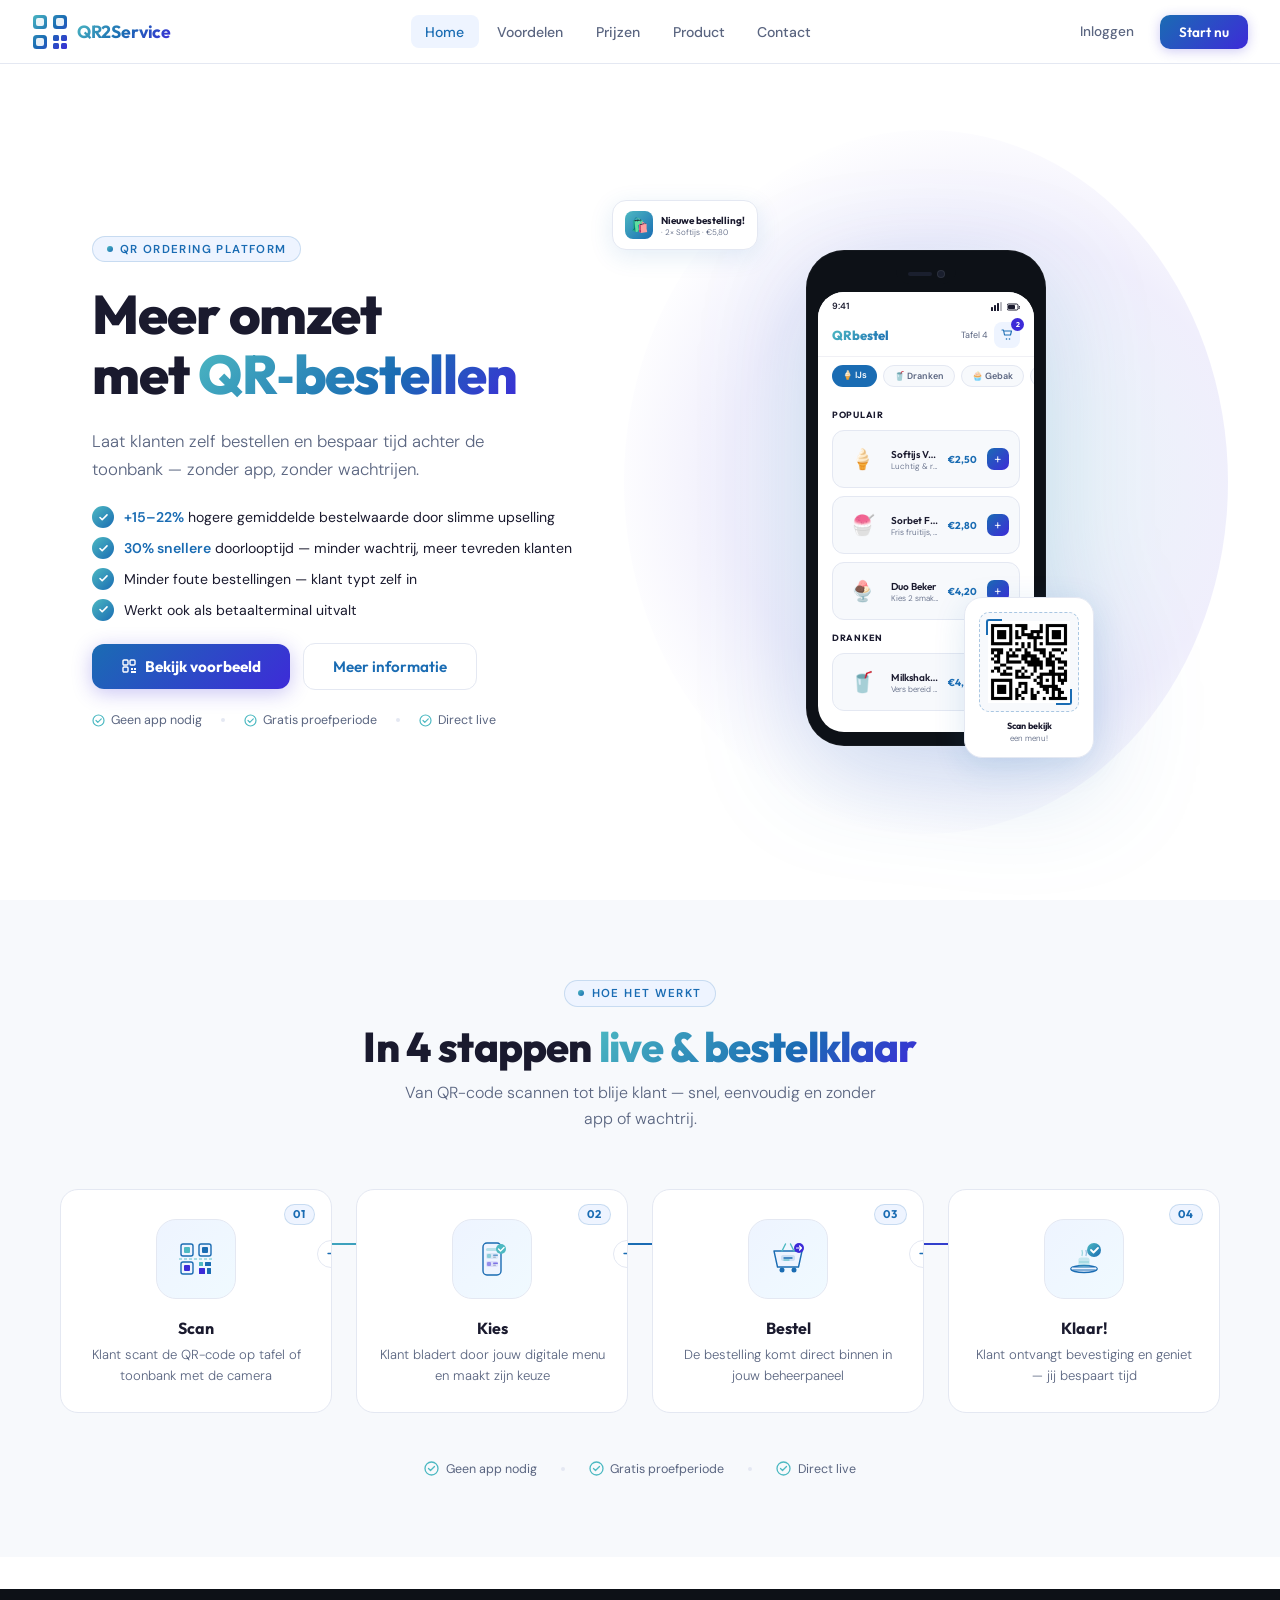
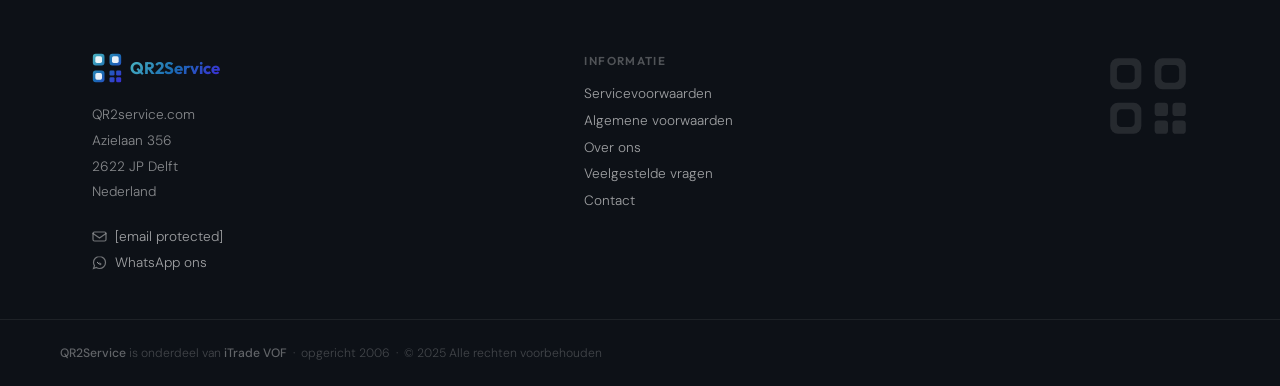
==== commit 2d7b5ca2: "Update print statement from 'Hello' to 'Goodbye'" ====
--- a/index.html
+++ b/index.html
@@ -8,51 +8,6 @@
 <title>QR2Service – Meer omzet met QR-bestellen</title>
 <link href="https://fonts.googleapis.com/css2?family=Outfit:wght@300;400;500;600;700;800&family=DM+Sans:wght@300;400;500&display=swap" rel="stylesheet">
 <link rel="stylesheet" href="shared.css">
-<style>
-  footer {
-    background: var(--text);
-    color: #fff;
-    padding: 3rem 2rem;
-    margin-top: 5rem;
-  }
-  .footer-inner {
-    max-width: 1160px;
-    margin: 0 auto;
-    display: grid;
-    grid-template-columns: repeat(auto-fit, minmax(250px, 1fr));
-    gap: 3rem;
-  }
-  .footer-section h3 {
-    font-family: 'Outfit', sans-serif;
-    font-weight: 700;
-    font-size: 1rem;
-    margin-bottom: 1rem;
-    color: #fff;
-  }
-  .footer-section ul {
-    list-style: none;
-  }
-  .footer-section li {
-    margin-bottom: 0.8rem;
-  }
-  .footer-section a {
-    color: rgba(255,255,255,0.7);
-    text-decoration: none;
-    font-size: 0.9rem;
-    transition: color 0.2s;
-  }
-  .footer-section a:hover {
-    color: #fff;
-  }
-  .footer-bottom {
-    text-align: center;
-    margin-top: 2rem;
-    padding-top: 2rem;
-    border-top: 1px solid rgba(255,255,255,0.1);
-    font-size: 0.85rem;
-    color: rgba(255,255,255,0.6);
-  }
-</style>
 </head>
 <body>
 
@@ -85,61 +40,1045 @@
   <a href="contact.html">Contact</a>
   <a href="contact.html" style="color:var(--blue);font-weight:600;border-bottom:none;">Start nu →</a>
 </div>
-
-<!-- HERO SECTION -->
+<!-- ══════════ HERO SECTION ══════════ -->
+<!-- Vereist: Google Fonts (Outfit + DM Sans) en jouw gedeelde stylesheet met CSS-variabelen -->
+
+<style>
+  /* ── Hero layout ── */
+  .hero {
+    min-height: 100svh;
+    padding: 64px 2rem 0;
+    display: grid;
+    grid-template-columns: 1fr 1fr;
+    align-items: center;
+    gap: 3rem;
+    max-width: 1160px;
+    margin: 0 auto;
+  }
+  @media (max-width: 860px) {
+    .hero {
+      grid-template-columns: 1fr;
+      padding: 88px 1.5rem 3rem;
+      text-align: center;
+    }
+    .hero-trust { justify-content: center; }
+    .hero-ctas  { justify-content: center; }
+    .hero-label { margin: 0 auto; }
+    .hero-sub   { margin: 0 auto; }
+  }
+
+  /* ── Left ── */
+  .hero-left {
+    display: flex;
+    flex-direction: column;
+    gap: 1.4rem;
+    padding: 4rem 0;
+  }
+
+  .hero-label {
+    display: inline-flex; align-items: center; gap: .45rem;
+    font-size: .72rem; font-weight: 600; letter-spacing: .12em; text-transform: uppercase;
+    color: var(--blue); background: #eef4ff; border: 1px solid rgba(26,108,179,.18);
+    padding: .3rem .85rem; border-radius: 100px; width: fit-content;
+  }
+  .hero-label-dot {
+    width: 6px; height: 6px; border-radius: 50%;
+    background: linear-gradient(135deg, var(--teal), var(--blue));
+    animation: pulse-dot 2s ease-in-out infinite;
+  }
+  @keyframes pulse-dot {
+    0%, 100% { transform: scale(1); opacity: 1; }
+    50%       { transform: scale(1.4); opacity: .7; }
+  }
+
+  .hero h1 {
+    font-family: 'Outfit', sans-serif; font-weight: 800;
+    font-size: clamp(2.2rem, 4.5vw, 3.4rem);
+    line-height: 1.1; letter-spacing: -.02em; color: var(--text);
+  }
+  .hero h1 em {
+    font-style: normal;
+    background: linear-gradient(135deg, var(--teal) 0%, var(--blue) 60%, var(--violet) 100%);
+    -webkit-background-clip: text; -webkit-text-fill-color: transparent; background-clip: text;
+  }
+
+  .hero-sub {
+    font-size: 1.05rem; line-height: 1.7;
+    color: var(--muted); font-weight: 300; max-width: 420px;
+  }
+
+  /* ── Plus punten ── */
+  .hero-points {
+    display: flex; flex-direction: column; gap: .55rem;
+  }
+  .hero-point {
+    display: flex; align-items: center; gap: .65rem;
+    font-size: .88rem; color: var(--text); font-weight: 400;
+  }
+  .hero-point-icon {
+    width: 22px; height: 22px; border-radius: 50%; flex-shrink: 0;
+    background: linear-gradient(135deg, var(--teal), var(--blue));
+    display: flex; align-items: center; justify-content: center;
+  }
+  .hero-point-icon svg { display: block; }
+  .hero-point strong {
+    font-weight: 600; color: var(--blue);
+  }
+
+  /* ── CTAs ── */
+  .hero-ctas { display: flex; align-items: center; gap: .85rem; flex-wrap: wrap; }
+
+  .cta-primary {
+    font-family: 'Outfit', sans-serif; font-weight: 700; font-size: .95rem;
+    color: #fff; text-decoration: none; padding: .8rem 1.8rem; border-radius: 12px;
+    background: linear-gradient(135deg, var(--blue) 0%, var(--violet) 100%);
+    box-shadow: 0 4px 20px rgba(61,43,216,.28);
+    transition: transform .18s, box-shadow .18s;
+    display: flex; align-items: center; gap: .5rem;
+    cursor: pointer; border: none;
+  }
+  .cta-primary:hover { transform: translateY(-2px); box-shadow: 0 8px 28px rgba(61,43,216,.35); }
+
+  .cta-secondary {
+    font-family: 'Outfit', sans-serif; font-weight: 600; font-size: .95rem;
+    color: var(--blue); text-decoration: none; padding: .8rem 1.8rem; border-radius: 12px;
+    border: 1.5px solid var(--border); background: #fff;
+    transition: border-color .18s, background .18s;
+    cursor: pointer;
+  }
+  .cta-secondary:hover { border-color: var(--blue); background: #eef4ff; }
+
+  /* ── Trust ── */
+  .hero-trust { display: flex; align-items: center; gap: 1.2rem; flex-wrap: wrap; }
+  .trust-dot  { width: 4px; height: 4px; border-radius: 50%; background: var(--border); }
+  .trust-item {
+    font-size: .78rem; color: var(--muted); font-weight: 400;
+    display: flex; align-items: center; gap: .35rem;
+  }
+
+  /* ══════════════════════════════
+     RIGHT — phone + QR mockup
+  ══════════════════════════════ */
+  .hero-right {
+    display: flex; align-items: center; justify-content: center;
+    padding: 5rem 0 3rem; position: relative;
+  }
+  @media (max-width: 860px) {
+    .hero-right { padding: 1rem 0 2rem; }
+  }
+
+  /* glow blob behind phone */
+  .hero-glow {
+    position: absolute; inset: -40px;
+    background: radial-gradient(ellipse at 60% 50%,
+      rgba(77,185,194,.13) 0%,
+      rgba(61,43,216,.08) 50%,
+      transparent 75%);
+    border-radius: 50%; pointer-events: none;
+  }
+
+  /* phone shell */
+  .phone-wrap {
+    position: relative; z-index: 2;
+    animation: floatPhone 5s ease-in-out infinite;
+    filter: drop-shadow(0 28px 52px rgba(26,108,179,.18));
+  }
+  @keyframes floatPhone {
+    0%, 100% { transform: translateY(0); }
+    50%       { transform: translateY(-12px); }
+  }
+
+  .phone-shell {
+    width: 240px;
+    background: #0d1117;
+    border-radius: 38px;
+    padding: 14px 12px;
+    position: relative;
+    box-shadow:
+      0 0 0 1.5px rgba(255,255,255,.07),
+      inset 0 0 0 1px rgba(255,255,255,.04);
+  }
+
+  /* notch */
+  .phone-notch {
+    width: 60px; height: 20px;
+    background: #0d1117;
+    border-radius: 0 0 14px 14px;
+    margin: 0 auto 8px;
+    position: relative; z-index: 2;
+    display: flex; align-items: center; justify-content: center; gap: 5px;
+  }
+  .phone-notch-cam {
+    width: 8px; height: 8px; border-radius: 50%;
+    background: #1a1f2e;
+    border: 1px solid rgba(255,255,255,.08);
+  }
+  .phone-notch-speaker {
+    width: 24px; height: 4px; border-radius: 4px;
+    background: #1a1f2e;
+  }
+
+  /* screen */
+  .phone-screen {
+    background: #fff;
+    border-radius: 26px;
+    overflow: hidden;
+    height: 440px;
+    position: relative;
+  }
+
+  /* status bar */
+  .phone-statusbar {
+    display: flex; align-items: center; justify-content: space-between;
+    padding: 8px 14px 4px;
+    font-size: 9px; font-weight: 600; color: #1a1a2e;
+    font-family: 'DM Sans', sans-serif;
+    background: #fff;
+    position: relative; z-index: 5;
+  }
+  .sb-right { display: flex; gap: 4px; align-items: center; }
+
+  /* app header */
+  .phone-appbar {
+    display: flex; align-items: center; justify-content: space-between;
+    padding: 6px 14px 8px;
+    background: #fff;
+    border-bottom: 1px solid #f0f0f5;
+    position: relative; z-index: 5;
+  }
+  .appbar-logo {
+    font-family: 'Outfit', sans-serif; font-weight: 800; font-size: 13px;
+    background: linear-gradient(135deg, rgb(77,185,194), rgb(26,108,179));
+    -webkit-background-clip: text; -webkit-text-fill-color: transparent; background-clip: text;
+  }
+  .appbar-cart {
+    width: 26px; height: 26px; border-radius: 8px;
+    background: #eef4ff;
+    display: flex; align-items: center; justify-content: center;
+    position: relative;
+  }
+  .cart-badge {
+    position: absolute; top: -4px; right: -4px;
+    width: 13px; height: 13px; border-radius: 50%;
+    background: rgb(61,43,216);
+    font-size: 7px; font-weight: 700; color: #fff;
+    display: flex; align-items: center; justify-content: center;
+    font-family: 'Outfit', sans-serif;
+  }
+
+  /* category tabs */
+  .phone-tabs {
+    display: flex; gap: 6px; padding: 8px 14px;
+    overflow-x: auto; background: #fff;
+    position: relative; z-index: 5;
+  }
+  .phone-tabs::-webkit-scrollbar { display: none; }
+  .phone-tab {
+    font-size: 9px; font-weight: 600; white-space: nowrap;
+    padding: 4px 10px; border-radius: 20px;
+    font-family: 'DM Sans', sans-serif;
+    cursor: pointer; transition: all .15s;
+    flex-shrink: 0;
+  }
+  .phone-tab.active {
+    background: rgb(26,108,179); color: #fff;
+  }
+  .phone-tab:not(.active) {
+    background: #f7f9fc; color: #5a6580;
+    border: 1px solid #e4e8f2;
+  }
+
+  /* scrolling menu area */
+  .phone-menu-area {
+    height: 320px;
+    overflow: hidden;
+    position: relative;
+  }
+  .phone-menu-scroll {
+    display: flex;
+    flex-direction: column;
+    gap: 8px;
+    padding: 10px 14px 10px;
+    animation: menuScroll 18s linear infinite;
+  }
+  @keyframes menuScroll {
+    0%   { transform: translateY(0); }
+    100% { transform: translateY(-50%); }
+  }
+  .phone-menu-scroll:hover { animation-play-state: paused; }
+
+  .menu-item {
+    display: flex; align-items: center; gap: 10px;
+    background: #f7f9fc; border-radius: 12px;
+    padding: 9px 10px;
+    border: 1px solid #e4e8f2;
+    flex-shrink: 0;
+    transition: border-color .15s;
+    cursor: pointer;
+  }
+  .menu-item:hover { border-color: rgba(26,108,179,.3); }
+  .menu-item-img {
+    width: 38px; height: 38px; border-radius: 9px;
+    display: flex; align-items: center; justify-content: center;
+    font-size: 20px; flex-shrink: 0;
+  }
+  .menu-item-info { flex: 1; min-width: 0; }
+  .menu-item-name {
+    font-size: 10px; font-weight: 600; color: #1a1a2e;
+    font-family: 'Outfit', sans-serif;
+    white-space: nowrap; overflow: hidden; text-overflow: ellipsis;
+  }
+  .menu-item-desc {
+    font-size: 8px; color: #5a6580; font-weight: 300;
+    white-space: nowrap; overflow: hidden; text-overflow: ellipsis;
+    font-family: 'DM Sans', sans-serif;
+  }
+  .menu-item-price {
+    font-size: 10px; font-weight: 700; color: rgb(26,108,179);
+    font-family: 'Outfit', sans-serif; white-space: nowrap;
+    flex-shrink: 0;
+  }
+  .menu-item-add {
+    width: 22px; height: 22px; border-radius: 7px;
+    background: linear-gradient(135deg, rgb(26,108,179), rgb(61,43,216));
+    color: #fff; font-size: 14px; display: flex; align-items: center;
+    justify-content: center; flex-shrink: 0; cursor: pointer;
+    font-family: 'Outfit', sans-serif; font-weight: 300;
+    transition: transform .15s;
+  }
+  .menu-item-add:hover { transform: scale(1.1); }
+
+  /* section header inside menu */
+  .menu-section-title {
+    font-size: 9px; font-weight: 700; color: #1a1a2e;
+    font-family: 'Outfit', sans-serif;
+    text-transform: uppercase; letter-spacing: .08em;
+    padding: 4px 0 2px;
+  }
+
+  /* ── QR floating card ── */
+  .qr-float {
+    position: absolute;
+    bottom: -12px;
+    right: -48px;
+    z-index: 10;
+    background: #fff;
+    border-radius: 18px;
+    border: 1px solid #e4e8f2;
+    box-shadow: 0 8px 32px rgba(26,108,179,.14);
+    padding: 14px;
+    width: 130px;
+    animation: floatQR 5s ease-in-out infinite;
+    animation-delay: .8s;
+  }
+  @keyframes floatQR {
+    0%, 100% { transform: translateY(0) rotate(-1deg); }
+    50%       { transform: translateY(-8px) rotate(-1deg); }
+  }
+  @media (max-width: 860px) {
+    .qr-float { right: 0; bottom: -20px; }
+  }
+
+  .qr-frame {
+    width: 100%;
+    aspect-ratio: 1;
+    border-radius: 10px;
+    border: 1.5px dashed rgba(26,108,179,.35);
+    display: flex; flex-direction: column;
+    align-items: center; justify-content: center;
+    gap: 4px;
+    background: #f7f9fc;
+    position: relative;
+    cursor: pointer;
+    overflow: hidden;
+    margin-bottom: 8px;
+    transition: border-color .2s;
+  }
+  .qr-frame:hover { border-color: var(--blue); }
+
+  /* corner marks */
+  .qr-frame::before {
+    content: '';
+    position: absolute; top: 6px; left: 6px;
+    width: 14px; height: 14px;
+    border-top: 2px solid rgb(26,108,179);
+    border-left: 2px solid rgb(26,108,179);
+    border-radius: 3px 0 0 0;
+  }
+  .qr-frame::after {
+    content: '';
+    position: absolute; bottom: 6px; right: 6px;
+    width: 14px; height: 14px;
+    border-bottom: 2px solid rgb(26,108,179);
+    border-right: 2px solid rgb(26,108,179);
+    border-radius: 0 0 3px 0;
+  }
+  .qr-placeholder-txt {
+    font-size: 8px; font-weight: 500; color: rgb(26,108,179);
+    text-align: center; line-height: 1.4; padding: 0 6px;
+    font-family: 'DM Sans', sans-serif;
+  }
+  .qr-emoji { font-size: 22px; line-height: 1; opacity: .3; }
+  .qr-input-file {
+    position: absolute; inset: 0; opacity: 0; cursor: pointer; z-index: 3;
+  }
+  .qr-preview-img {
+    position: absolute; inset: 0; width: 100%; height: 100%;
+    object-fit: contain; border-radius: 8px;
+    display: none; z-index: 2; background: #fff;
+    padding: 6px;
+  }
+
+  .qr-float-label {
+    font-family: 'Outfit', sans-serif; font-weight: 700;
+    font-size: 9px; color: #1a1a2e; text-align: center; margin-bottom: 2px;
+  }
+  .qr-float-sub {
+    font-size: 8px; color: #5a6580; font-weight: 300;
+    text-align: center; font-family: 'DM Sans', sans-serif;
+  }
+
+  /* ── Order badge ── */
+  .order-badge {
+    position: absolute;
+    top: 30px;
+    left: -52px;
+    z-index: 10;
+    background: #fff;
+    border-radius: 14px;
+    border: 1px solid #e4e8f2;
+    box-shadow: 0 6px 24px rgba(26,108,179,.12);
+    padding: 10px 12px;
+    display: flex; align-items: center; gap: 8px;
+    animation: floatBadge 5s ease-in-out infinite;
+    animation-delay: 1.6s;
+    white-space: nowrap;
+  }
+  @keyframes floatBadge {
+    0%, 100% { transform: translateY(0); }
+    50%       { transform: translateY(-6px); }
+  }
+  @media (max-width: 860px) { .order-badge { display: none; } }
+
+  .badge-icon {
+    width: 28px; height: 28px; border-radius: 8px;
+    background: linear-gradient(135deg, rgb(77,185,194), rgb(26,108,179));
+    display: flex; align-items: center; justify-content: center;
+    font-size: 14px; flex-shrink: 0;
+  }
+  .badge-txt-top {
+    font-family: 'Outfit', sans-serif; font-weight: 700;
+    font-size: 10px; color: #1a1a2e;
+  }
+  .badge-txt-sub {
+    font-size: 8px; color: #5a6580; font-weight: 300;
+    font-family: 'DM Sans', sans-serif;
+  }
+</style>
+
+<!-- ══ HERO HTML ══ -->
 <section style="background:#fff; overflow:hidden;">
-  <div class="hero" style="display:none;">
-    <!-- Hero content here -->
+  <div class="hero">
+
+    <!-- LEFT: copy -->
+    <div class="hero-left">
+      <div class="hero-label">
+        <div class="hero-label-dot"></div>
+        QR Ordering Platform
+      </div>
+
+      <h1>
+        Meer omzet<br>met <em>QR‑bestellen</em>
+      </h1>
+
+      <p class="hero-sub">
+        Laat klanten zelf bestellen en bespaar tijd achter de
+        toonbank — zonder app, zonder wachtrijen.
+      </p>
+
+      <!-- Plus punten -->
+      <div class="hero-points">
+        <div class="hero-point">
+          <div class="hero-point-icon">
+            <svg width="11" height="11" viewBox="0 0 11 11" fill="none"><path d="M2 5.5l2.2 2.2 4.8-4.8" stroke="#fff" stroke-width="1.6" stroke-linecap="round" stroke-linejoin="round"/></svg>
+          </div>
+          <span><strong>+15–22%</strong> hogere gemiddelde bestelwaarde door slimme upselling</span>
+        </div>
+        <div class="hero-point">
+          <div class="hero-point-icon">
+            <svg width="11" height="11" viewBox="0 0 11 11" fill="none"><path d="M2 5.5l2.2 2.2 4.8-4.8" stroke="#fff" stroke-width="1.6" stroke-linecap="round" stroke-linejoin="round"/></svg>
+          </div>
+          <span><strong>30% snellere</strong> doorlooptijd — minder wachtrij, meer tevreden klanten</span>
+        </div>
+        <div class="hero-point">
+          <div class="hero-point-icon">
+            <svg width="11" height="11" viewBox="0 0 11 11" fill="none"><path d="M2 5.5l2.2 2.2 4.8-4.8" stroke="#fff" stroke-width="1.6" stroke-linecap="round" stroke-linejoin="round"/></svg>
+          </div>
+          <span>Minder foute bestellingen — klant typt zelf in</span>
+        </div>
+        <div class="hero-point">
+          <div class="hero-point-icon">
+            <svg width="11" height="11" viewBox="0 0 11 11" fill="none"><path d="M2 5.5l2.2 2.2 4.8-4.8" stroke="#fff" stroke-width="1.6" stroke-linecap="round" stroke-linejoin="round"/></svg>
+          </div>
+          <span>Werkt ook als betaalterminal uitvalt</span>
+        </div>
+      </div>
+
+      <div class="hero-ctas">
+        <a href="https://qr2service.com/pink.html" target="_blank" rel="noopener noreferrer" class="cta-primary">
+          <svg width="16" height="16" viewBox="0 0 16 16" fill="none"><rect x="2" y="2" width="5" height="5" rx="1" stroke="#fff" stroke-width="1.4"/><rect x="9" y="2" width="5" height="5" rx="1" stroke="#fff" stroke-width="1.4"/><rect x="2" y="9" width="5" height="5" rx="1" stroke="#fff" stroke-width="1.4"/><rect x="10" y="10" width="2" height="2" fill="#fff"/><rect x="13" y="10" width="2" height="2" fill="#fff"/><rect x="10" y="13" width="5" height="2" fill="#fff"/></svg>
+          Bekijk voorbeeld
+        </a>
+        <a href="#" class="cta-secondary">Meer informatie</a>
+      </div>
+
+      <div class="hero-trust">
+        <div class="trust-item">
+          <svg width="13" height="13" viewBox="0 0 13 13" fill="none"><circle cx="6.5" cy="6.5" r="5.5" stroke="rgb(77,185,194)" stroke-width="1.2"/><path d="M4 6.5l1.8 1.8 3.5-3.5" stroke="rgb(77,185,194)" stroke-width="1.2" stroke-linecap="round" stroke-linejoin="round"/></svg>
+          Geen app nodig
+        </div>
+        <div class="trust-dot"></div>
+        <div class="trust-item">
+          <svg width="13" height="13" viewBox="0 0 13 13" fill="none"><circle cx="6.5" cy="6.5" r="5.5" stroke="rgb(77,185,194)" stroke-width="1.2"/><path d="M4 6.5l1.8 1.8 3.5-3.5" stroke="rgb(77,185,194)" stroke-width="1.2" stroke-linecap="round" stroke-linejoin="round"/></svg>
+          Gratis proefperiode
+        </div>
+        <div class="trust-dot"></div>
+        <div class="trust-item">
+          <svg width="13" height="13" viewBox="0 0 13 13" fill="none"><circle cx="6.5" cy="6.5" r="5.5" stroke="rgb(77,185,194)" stroke-width="1.2"/><path d="M4 6.5l1.8 1.8 3.5-3.5" stroke="rgb(77,185,194)" stroke-width="1.2" stroke-linecap="round" stroke-linejoin="round"/></svg>
+          Direct live
+        </div>
+      </div>
+    </div>
+
+    <!-- RIGHT: phone + floating elements -->
+    <div class="hero-right">
+      <div class="hero-glow"></div>
+
+      <!-- Floating order notification badge -->
+      <div class="order-badge">
+        <div class="badge-icon">🛍️</div>
+        <div>
+          <div class="badge-txt-top">Nieuwe bestelling!</div>
+          <div class="badge-txt-sub"> · 2× Softijs · €5,80</div>
+        </div>
+      </div>
+
+      <!-- Phone -->
+      <div class="phone-wrap">
+        <div class="phone-shell">
+
+          <div class="phone-notch">
+            <div class="phone-notch-speaker"></div>
+            <div class="phone-notch-cam"></div>
+          </div>
+
+          <div class="phone-screen">
+
+            <!-- Status bar -->
+            <div class="phone-statusbar">
+              <span>9:41</span>
+              <div class="sb-right">
+                <svg width="12" height="9" viewBox="0 0 12 9" fill="none">
+                  <rect x="0" y="5" width="2" height="4" rx=".5" fill="#1a1a2e"/>
+                  <rect x="3" y="3" width="2" height="6" rx=".5" fill="#1a1a2e"/>
+                  <rect x="6" y="1" width="2" height="8" rx=".5" fill="#1a1a2e"/>
+                  <rect x="9" y="0" width="2" height="9" rx=".5" fill="#1a1a2e" opacity=".3"/>
+                </svg>
+                <svg width="13" height="9" viewBox="0 0 13 9" fill="none">
+                  <rect x="0" y="2" width="11" height="6" rx="1.5" stroke="#1a1a2e" stroke-width="1"/>
+                  <rect x="1" y="3" width="7" height="4" rx=".8" fill="#1a1a2e"/>
+                  <path d="M12 4.5v0a1 1 0 010 2" stroke="#1a1a2e" stroke-width="1" stroke-linecap="round"/>
+                </svg>
+              </div>
+            </div>
+
+            <!-- App bar -->
+            <div class="phone-appbar">
+              <div class="appbar-logo">QRbestel</div>
+              <div style="display:flex;gap:6px;align-items:center;">
+                <div style="font-size:9px;color:#5a6580;font-family:'DM Sans',sans-serif;">Tafel 4</div>
+                <div class="appbar-cart">
+                  <svg width="12" height="12" viewBox="0 0 12 12" fill="none"><path d="M1 1h1.5l1 5h6l1-4H3.5" stroke="rgb(26,108,179)" stroke-width="1.1" stroke-linecap="round" stroke-linejoin="round"/><circle cx="5.5" cy="10" r=".8" fill="rgb(26,108,179)"/><circle cx="8.5" cy="10" r=".8" fill="rgb(26,108,179)"/></svg>
+                  <div class="cart-badge">2</div>
+                </div>
+              </div>
+            </div>
+
+            <!-- Category tabs -->
+            <div class="phone-tabs">
+              <div class="phone-tab active">🍦 IJs</div>
+              <div class="phone-tab">🥤 Dranken</div>
+              <div class="phone-tab">🧁 Gebak</div>
+              <div class="phone-tab">🍫 Toppings</div>
+            </div>
+
+            <!-- Scrolling menu items -->
+            <div class="phone-menu-area">
+              <div class="phone-menu-scroll" id="menuScroll">
+
+                <div class="menu-section-title">Populair</div>
+
+                <div class="menu-item">
+                  <div class="menu-item-img">🍦</div>
+                  <div class="menu-item-info">
+                    <div class="menu-item-name">Softijs Vanille</div>
+                    <div class="menu-item-desc">Luchtig & romig, klassieke smaak</div>
+                  </div>
+                  <div class="menu-item-price">€2,50</div>
+                  <div class="menu-item-add">+</div>
+                </div>
+
+                <div class="menu-item">
+                  <div class="menu-item-img">🍧</div>
+                  <div class="menu-item-info">
+                    <div class="menu-item-name">Sorbet Framboos</div>
+                    <div class="menu-item-desc">Fris fruitijs, lactosevrij</div>
+                  </div>
+                  <div class="menu-item-price">€2,80</div>
+                  <div class="menu-item-add">+</div>
+                </div>
+
+                <div class="menu-item">
+                  <div class="menu-item-img">🍨</div>
+                  <div class="menu-item-info">
+                    <div class="menu-item-name">Duo Beker</div>
+                    <div class="menu-item-desc">Kies 2 smaken naar keuze</div>
+                  </div>
+                  <div class="menu-item-price">€4,20</div>
+                  <div class="menu-item-add">+</div>
+                </div>
+
+                <div class="menu-section-title">Dranken</div>
+
+                <div class="menu-item">
+                  <div class="menu-item-img">🥤</div>
+                  <div class="menu-item-info">
+                    <div class="menu-item-name">Milkshake Aardbei</div>
+                    <div class="menu-item-desc">Vers bereid met echt fruit</div>
+                  </div>
+                  <div class="menu-item-price">€4,50</div>
+                  <div class="menu-item-add">+</div>
+                </div>
+
+                <div class="menu-item">
+                  <div class="menu-item-img">☕</div>
+                  <div class="menu-item-info">
+                    <div class="menu-item-name">IJskoffie</div>
+                    <div class="menu-item-desc">Espresso met vanille-ijs</div>
+                  </div>
+                  <div class="menu-item-price">€3,90</div>
+                  <div class="menu-item-add">+</div>
+                </div>
+
+                <div class="menu-section-title">Toppings</div>
+
+                <div class="menu-item">
+                  <div class="menu-item-img">🍫</div>
+                  <div class="menu-item-info">
+                    <div class="menu-item-name">Chocoladesaus</div>
+                    <div class="menu-item-desc">Warm of koud naar keuze</div>
+                  </div>
+                  <div class="menu-item-price">€0,50</div>
+                  <div class="menu-item-add">+</div>
+                </div>
+
+                <div class="menu-item">
+                  <div class="menu-item-img">🫐</div>
+                  <div class="menu-item-info">
+                    <div class="menu-item-name">Verse Bosvruchten</div>
+                    <div class="menu-item-desc">Bramen, blauwe bessen, kers</div>
+                  </div>
+                  <div class="menu-item-price">€0,80</div>
+                  <div class="menu-item-add">+</div>
+                </div>
+
+                <!-- Duplicate for seamless loop -->
+                <div class="menu-section-title">Populair</div>
+
+                <div class="menu-item">
+                  <div class="menu-item-img">🍦</div>
+                  <div class="menu-item-info">
+                    <div class="menu-item-name">Softijs Vanille</div>
+                    <div class="menu-item-desc">Luchtig & romig, klassieke smaak</div>
+                  </div>
+                  <div class="menu-item-price">€2,50</div>
+                  <div class="menu-item-add">+</div>
+                </div>
+
+                <div class="menu-item">
+                  <div class="menu-item-img">🍧</div>
+                  <div class="menu-item-info">
+                    <div class="menu-item-name">Sorbet Framboos</div>
+                    <div class="menu-item-desc">Fris fruitijs, lactosevrij</div>
+                  </div>
+                  <div class="menu-item-price">€2,80</div>
+                  <div class="menu-item-add">+</div>
+                </div>
+
+                <div class="menu-item">
+                  <div class="menu-item-img">🍨</div>
+                  <div class="menu-item-info">
+                    <div class="menu-item-name">Duo Beker</div>
+                    <div class="menu-item-desc">Kies 2 smaken naar keuze</div>
+                  </div>
+                  <div class="menu-item-price">€4,20</div>
+                  <div class="menu-item-add">+</div>
+                </div>
+
+                <div class="menu-section-title">Dranken</div>
+
+                <div class="menu-item">
+                  <div class="menu-item-img">🥤</div>
+                  <div class="menu-item-info">
+                    <div class="menu-item-name">Milkshake Aardbei</div>
+                    <div class="menu-item-desc">Vers bereid met echt fruit</div>
+                  </div>
+                  <div class="menu-item-price">€4,50</div>
+                  <div class="menu-item-add">+</div>
+                </div>
+
+                <div class="menu-item">
+                  <div class="menu-item-img">☕</div>
+                  <div class="menu-item-info">
+                    <div class="menu-item-name">IJskoffie</div>
+                    <div class="menu-item-desc">Espresso met vanille-ijs</div>
+                  </div>
+                  <div class="menu-item-price">€3,90</div>
+                  <div class="menu-item-add">+</div>
+                </div>
+
+                <div class="menu-item">
+                  <div class="menu-item-img">🍫</div>
+                  <div class="menu-item-info">
+                    <div class="menu-item-name">Chocoladesaus</div>
+                    <div class="menu-item-desc">Warm of koud naar keuze</div>
+                  </div>
+                  <div class="menu-item-price">€0,50</div>
+                  <div class="menu-item-add">+</div>
+                </div>
+
+                <div class="menu-item">
+                  <div class="menu-item-img">🫐</div>
+                  <div class="menu-item-info">
+                    <div class="menu-item-name">Verse Bosvruchten</div>
+                    <div class="menu-item-desc">Bramen, blauwe bessen, kers</div>
+                  </div>
+                  <div class="menu-item-price">€0,80</div>
+                  <div class="menu-item-add">+</div>
+                </div>
+
+              </div><!-- /phone-menu-scroll -->
+            </div><!-- /phone-menu-area -->
+
+          </div><!-- /phone-screen -->
+        </div><!-- /phone-shell -->
+
+        <!-- QR floating card -->
+        <div class="qr-float">
+  <div class="qr-frame">
+  <img src="qr-code.png" alt="QR code" style="width:100%; height:100%; object-fit:contain; padding:8px; border-radius:8px;" />
+</div>
+          <div class="qr-float-label">Scan bekijk </div>
+          <div class="qr-float-sub">een menu!</div>
+        </div>
+
+      </div><!-- /phone-wrap -->
+    </div><!-- /hero-right -->
+
+  </div><!-- /hero -->
+</section>
+
+
+<!-- ══════════ EINDE HERO SECTION ══════════ -->
+<!-- ══════════ HOE HET WERKT — SECTION ══════════ -->
+<!-- Fonts & variabelen komen uit jouw gedeelde stylesheet (DM Sans, Outfit, --teal, --blue, --violet, --border, --off, --text, --muted) -->
+
+<style>
+  /* ── Hoe het werkt section ── */
+  .hw-section {
+    background: var(--off);
+    padding: 5rem 2rem;
+    font-family: 'DM Sans', sans-serif;
+  }
+  .hw-inner { max-width: 1160px; margin: 0 auto; }
+
+  .hw-header { text-align: center; margin-bottom: 3.5rem; }
+
+  .hw-label {
+    display: inline-flex; align-items: center; gap: .45rem;
+    font-size: .72rem; font-weight: 600; letter-spacing: .12em; text-transform: uppercase;
+    color: var(--blue); background: #eef4ff; border: 1px solid rgba(26,108,179,.18);
+    padding: .3rem .85rem; border-radius: 100px; margin-bottom: 1rem;
+  }
+  .hw-label span {
+    width: 6px; height: 6px; border-radius: 50%;
+    background: linear-gradient(135deg, var(--teal), var(--blue));
+    display: inline-block;
+  }
+
+  .hw-header h2 {
+    font-family: 'Outfit', sans-serif; font-weight: 800;
+    font-size: clamp(1.8rem, 3.5vw, 2.6rem); line-height: 1.15;
+    letter-spacing: -.02em; color: var(--text); margin-bottom: .6rem;
+  }
+  .hw-header h2 em {
+    font-style: normal;
+    background: linear-gradient(135deg, var(--teal) 0%, var(--blue) 60%, var(--violet) 100%);
+    -webkit-background-clip: text; -webkit-text-fill-color: transparent; background-clip: text;
+  }
+  .hw-header p {
+    font-size: 1rem; color: var(--muted); font-weight: 300;
+    max-width: 480px; margin: 0 auto; line-height: 1.65;
+  }
+
+  .hw-steps {
+    display: grid; grid-template-columns: repeat(4, 1fr);
+    gap: 1.5rem; position: relative;
+  }
+  .hw-steps::before {
+    content: '';
+    position: absolute;
+    top: 54px; left: calc(12.5% + 8px); right: calc(12.5% + 8px);
+    height: 2px;
+    background: linear-gradient(90deg, var(--teal), var(--blue), var(--violet));
+    border-radius: 2px; z-index: 0;
+  }
+
+  .hw-step {
+    background: #fff;
+    border: 1px solid var(--border);
+    border-radius: 18px;
+    padding: 1.8rem 1.4rem 1.6rem;
+    display: flex; flex-direction: column; align-items: center; text-align: center;
+    position: relative; z-index: 1;
+    transition: transform .2s, box-shadow .2s, border-color .2s;
+    overflow: hidden;
+  }
+  .hw-step::before {
+    content: ''; position: absolute; top: 0; left: 0; right: 0; height: 3px;
+    background: linear-gradient(90deg, var(--teal), var(--blue));
+    opacity: 0; transition: opacity .2s; border-radius: 18px 18px 0 0;
+  }
+  .hw-step:hover { transform: translateY(-4px); box-shadow: 0 12px 36px rgba(26,108,179,.10); border-color: rgba(26,108,179,.25); }
+  .hw-step:hover::before { opacity: 1; }
+
+  .hw-step-num {
+    position: absolute; top: 14px; right: 16px;
+    font-family: 'Outfit', sans-serif; font-weight: 700; font-size: .7rem;
+    color: var(--blue); background: #eef4ff;
+    border: 1px solid rgba(26,108,179,.18); border-radius: 100px;
+    padding: .15rem .55rem; letter-spacing: .04em;
+  }
+
+  .hw-icon-ring {
+    width: 80px; height: 80px; border-radius: 20px;
+    background: linear-gradient(135deg, #eef4ff 0%, #f0faff 100%);
+    border: 1.5px solid var(--border);
+    display: flex; align-items: center; justify-content: center;
+    margin-bottom: 1.2rem; transition: border-color .2s;
+  }
+  .hw-step:hover .hw-icon-ring { border-color: rgba(26,108,179,.3); }
+
+  .hw-step h3 {
+    font-family: 'Outfit', sans-serif; font-weight: 700; font-size: 1rem;
+    color: var(--text); margin-bottom: .4rem;
+  }
+  .hw-step p { font-size: .82rem; color: var(--muted); font-weight: 300; line-height: 1.6; }
+
+  .hw-arrow {
+    position: absolute; top: 50px; right: -14px; z-index: 2;
+    width: 28px; height: 28px; background: #fff;
+    border: 1px solid var(--border); border-radius: 50%;
+    display: flex; align-items: center; justify-content: center;
+  }
+  .hw-step:last-child .hw-arrow { display: none; }
+
+  .hw-trust {
+    display: flex; align-items: center; justify-content: center;
+    gap: 1.5rem; margin-top: 3rem; flex-wrap: wrap;
+  }
+  .hw-trust-item {
+    display: flex; align-items: center; gap: .4rem;
+    font-size: .78rem; color: var(--muted); font-weight: 400;
+  }
+  .hw-trust-dot { width: 4px; height: 4px; border-radius: 50%; background: var(--border); }
+
+  @media (max-width: 860px) {
+    .hw-steps { grid-template-columns: repeat(2, 1fr); }
+    .hw-steps::before { display: none; }
+    .hw-arrow { display: none !important; }
+  }
+  @media (max-width: 480px) {
+    .hw-steps { grid-template-columns: 1fr; }
+  }
+</style>
+
+<section class="hw-section">
+  <div class="hw-inner">
+
+    <div class="hw-header">
+      <div class="hw-label"><span></span> Hoe het werkt</div>
+      <h2>In 4 stappen <em>live &amp; bestelklaar</em></h2>
+      <p>Van QR-code scannen tot blije klant — snel, eenvoudig en zonder app of wachtrij.</p>
+    </div>
+
+    <div class="hw-steps">
+
+      <!-- Stap 1: Scan -->
+      <div class="hw-step">
+        <div class="hw-step-num">01</div>
+        <div class="hw-icon-ring">
+          <svg width="40" height="40" viewBox="0 0 40 40" fill="none" xmlns="http://www.w3.org/2000/svg">
+            <rect x="5" y="5" width="12" height="12" rx="2" fill="#eef4ff" stroke="rgb(26,108,179)" stroke-width="1.4"/>
+            <rect x="8" y="8" width="6" height="6" rx="1" fill="rgb(77,185,194)"/>
+            <rect x="23" y="5" width="12" height="12" rx="2" fill="#eef4ff" stroke="rgb(26,108,179)" stroke-width="1.4"/>
+            <rect x="26" y="8" width="6" height="6" rx="1" fill="rgb(26,108,179)"/>
+            <rect x="5" y="23" width="12" height="12" rx="2" fill="#eef4ff" stroke="rgb(26,108,179)" stroke-width="1.4"/>
+            <rect x="8" y="26" width="6" height="6" rx="1" fill="rgb(61,43,216)"/>
+            <rect x="23" y="23" width="4" height="4" rx="0.5" fill="rgb(77,185,194)"/>
+            <rect x="29" y="23" width="6" height="4" rx="0.5" fill="rgb(26,108,179)"/>
+            <rect x="23" y="29" width="6" height="6" rx="0.5" fill="rgb(61,43,216)"/>
+            <rect x="31" y="29" width="4" height="6" rx="0.5" fill="rgb(26,108,179)"/>
+            <line x1="3" y1="20" x2="37" y2="20" stroke="rgb(77,185,194)" stroke-width="1.4" stroke-dasharray="3 2" opacity="0.6"/>
+          </svg>
+        </div>
+        <div class="hw-arrow">
+          <svg width="11" height="11" viewBox="0 0 11 11" fill="none"><path d="M2 5.5h7M6.5 3l3 2.5-3 2.5" stroke="rgb(26,108,179)" stroke-width="1.3" stroke-linecap="round" stroke-linejoin="round"/></svg>
+        </div>
+        <h3>Scan</h3>
+        <p>Klant scant de QR-code op tafel of toonbank met de camera</p>
+      </div>
+
+      <!-- Stap 2: Kies -->
+      <div class="hw-step">
+        <div class="hw-step-num">02</div>
+        <div class="hw-icon-ring">
+          <svg width="40" height="40" viewBox="0 0 40 40" fill="none" xmlns="http://www.w3.org/2000/svg">
+            <rect x="11" y="4" width="18" height="32" rx="4" fill="#eef4ff" stroke="rgb(26,108,179)" stroke-width="1.4"/>
+            <rect x="14" y="9" width="12" height="3" rx="1.5" fill="rgb(77,185,194)" opacity="0.35"/>
+            <rect x="14" y="14" width="12" height="6" rx="2" fill="rgb(26,108,179)" opacity="0.10"/>
+            <rect x="15" y="15" width="4" height="4" rx="1" fill="rgb(77,185,194)" opacity="0.55"/>
+            <rect x="21" y="15.5" width="5" height="1.4" rx="0.7" fill="rgb(26,108,179)" opacity="0.6"/>
+            <rect x="21" y="17.5" width="3" height="1.4" rx="0.7" fill="#5a6580" opacity="0.35"/>
+            <rect x="14" y="22" width="12" height="6" rx="2" fill="rgb(61,43,216)" opacity="0.10"/>
+            <rect x="15" y="23" width="4" height="4" rx="1" fill="rgb(61,43,216)" opacity="0.45"/>
+            <rect x="21" y="23.5" width="5" height="1.4" rx="0.7" fill="rgb(61,43,216)" opacity="0.6"/>
+            <rect x="21" y="25.5" width="3" height="1.4" rx="0.7" fill="#5a6580" opacity="0.35"/>
+            <circle cx="29" cy="10" r="5" fill="rgb(77,185,194)"/>
+            <path d="M26.5 10l2 2 3.5-3.5" stroke="#fff" stroke-width="1.4" stroke-linecap="round" stroke-linejoin="round"/>
+          </svg>
+        </div>
+        <div class="hw-arrow">
+          <svg width="11" height="11" viewBox="0 0 11 11" fill="none"><path d="M2 5.5h7M6.5 3l3 2.5-3 2.5" stroke="rgb(26,108,179)" stroke-width="1.3" stroke-linecap="round" stroke-linejoin="round"/></svg>
+        </div>
+        <h3>Kies</h3>
+        <p>Klant bladert door jouw digitale menu en maakt zijn keuze</p>
+      </div>
+
+      <!-- Stap 3: Bestel -->
+      <div class="hw-step">
+        <div class="hw-step-num">03</div>
+        <div class="hw-icon-ring">
+          <svg width="40" height="40" viewBox="0 0 40 40" fill="none" xmlns="http://www.w3.org/2000/svg">
+            <path d="M6 12h28l-3.5 16H9.5L6 12z" fill="#eef4ff" stroke="rgb(26,108,179)" stroke-width="1.4" stroke-linejoin="round"/>
+            <path d="M14 12l3.5-7M26 12l-3.5-7" stroke="rgb(77,185,194)" stroke-width="1.4" stroke-linecap="round"/>
+            <circle cx="14" cy="31" r="2.5" fill="rgb(26,108,179)"/>
+            <circle cx="26" cy="31" r="2.5" fill="rgb(26,108,179)"/>
+            <rect x="13" y="16" width="14" height="6" rx="2" fill="rgb(26,108,179)" opacity="0.15"/>
+            <path d="M16 19h8" stroke="rgb(26,108,179)" stroke-width="1.4" stroke-linecap="round"/>
+            <path d="M16 21h5" stroke="rgb(77,185,194)" stroke-width="1.4" stroke-linecap="round" opacity="0.7"/>
+            <circle cx="31" cy="9" r="5" fill="rgb(61,43,216)"/>
+            <path d="M28.5 9h5M31.5 7l2 2-2 2" stroke="#fff" stroke-width="1.2" stroke-linecap="round" stroke-linejoin="round"/>
+          </svg>
+        </div>
+        <div class="hw-arrow">
+          <svg width="11" height="11" viewBox="0 0 11 11" fill="none"><path d="M2 5.5h7M6.5 3l3 2.5-3 2.5" stroke="rgb(26,108,179)" stroke-width="1.3" stroke-linecap="round" stroke-linejoin="round"/></svg>
+        </div>
+        <h3>Bestel</h3>
+        <p>De bestelling komt direct binnen in jouw beheerpaneel</p>
+      </div>
+
+      <!-- Stap 4: Klaar -->
+      <div class="hw-step">
+        <div class="hw-step-num">04</div>
+        <div class="hw-icon-ring">
+          <svg width="40" height="40" viewBox="0 0 40 40" fill="none" xmlns="http://www.w3.org/2000/svg">
+            <ellipse cx="20" cy="30" rx="13" ry="3.5" fill="#eef4ff" stroke="rgb(26,108,179)" stroke-width="1.4"/>
+            <rect x="7" y="28" width="26" height="3" rx="1.5" fill="#eef4ff" stroke="rgb(26,108,179)" stroke-width="1"/>
+            <rect x="15" y="19" width="10" height="9" rx="2" fill="rgb(77,185,194)" opacity="0.25" stroke="rgb(77,185,194)" stroke-width="1.2"/>
+            <path d="M15 23h10" stroke="rgb(77,185,194)" stroke-width="1" opacity="0.5"/>
+            <path d="M18 16.5q1-2.5 0-5" stroke="rgb(77,185,194)" stroke-width="1.3" stroke-linecap="round" opacity="0.5"/>
+            <path d="M22 16.5q1-2.5 0-5" stroke="rgb(26,108,179)" stroke-width="1.3" stroke-linecap="round" opacity="0.4"/>
+            <circle cx="30" cy="11" r="7" fill="url(#hw-grad)"/>
+            <path d="M27 11l2.5 2.5 4.5-4.5" stroke="#fff" stroke-width="1.8" stroke-linecap="round" stroke-linejoin="round"/>
+            <defs>
+              <linearGradient id="hw-grad" x1="23" y1="4" x2="37" y2="18" gradientUnits="userSpaceOnUse">
+                <stop offset="0%" stop-color="rgb(77,185,194)"/>
+                <stop offset="100%" stop-color="rgb(26,108,179)"/>
+              </linearGradient>
+            </defs>
+          </svg>
+        </div>
+        <h3>Klaar!</h3>
+        <p>Klant ontvangt bevestiging en geniet — jij bespaart tijd</p>
+      </div>
+
+    </div>
+
+    <!-- Trust badges -->
+    <div class="hw-trust">
+      <div class="hw-trust-item">
+        <svg width="15" height="15" viewBox="0 0 15 15" fill="none"><circle cx="7.5" cy="7.5" r="6.5" stroke="rgb(77,185,194)" stroke-width="1.3"/><path d="M4.5 7.5l2 2 4-4" stroke="rgb(77,185,194)" stroke-width="1.3" stroke-linecap="round" stroke-linejoin="round"/></svg>
+        Geen app nodig
+      </div>
+      <div class="hw-trust-dot"></div>
+      <div class="hw-trust-item">
+        <svg width="15" height="15" viewBox="0 0 15 15" fill="none"><circle cx="7.5" cy="7.5" r="6.5" stroke="rgb(77,185,194)" stroke-width="1.3"/><path d="M4.5 7.5l2 2 4-4" stroke="rgb(77,185,194)" stroke-width="1.3" stroke-linecap="round" stroke-linejoin="round"/></svg>
+        Gratis proefperiode
+      </div>
+      <div class="hw-trust-dot"></div>
+      <div class="hw-trust-item">
+        <svg width="15" height="15" viewBox="0 0 15 15" fill="none"><circle cx="7.5" cy="7.5" r="6.5" stroke="rgb(77,185,194)" stroke-width="1.3"/><path d="M4.5 7.5l2 2 4-4" stroke="rgb(77,185,194)" stroke-width="1.3" stroke-linecap="round" stroke-linejoin="round"/></svg>
+        Direct live
+      </div>
+    </div>
+
   </div>
 </section>
-
-<!-- FOOTER -->
-<footer>
-  <div class="footer-inner">
-    <div class="footer-section">
-      <h3>Product</h3>
+<!-- ══════════ EINDE HOE HET WERKT ══════════ -->
+
+
+<!-- ══ FOOTER ══ -->
+<footer class="site-footer">
+  <div class="footer-top">
+    <div class="footer-col-brand">
+      <a href="index.html" class="footer-brand-logo">
+        <svg width="30" height="30" viewBox="0 0 36 36" fill="none"><defs><linearGradient id="flg" x1="0" y1="0" x2="36" y2="36" gradientUnits="userSpaceOnUse"><stop offset="0%" stop-color="rgb(77,185,194)"/><stop offset="50%" stop-color="rgb(26,108,179)"/><stop offset="100%" stop-color="rgb(61,43,216)"/></linearGradient></defs><rect x="1" y="1" width="14" height="14" rx="3.5" fill="url(#flg)"/><rect x="4" y="4" width="8" height="8" rx="2" fill="#fff" opacity=".9"/><rect x="21" y="1" width="14" height="14" rx="3.5" fill="url(#flg)"/><rect x="24" y="4" width="8" height="8" rx="2" fill="#fff" opacity=".9"/><rect x="1" y="21" width="14" height="14" rx="3.5" fill="url(#flg)"/><rect x="4" y="24" width="8" height="8" rx="2" fill="#fff" opacity=".9"/><rect x="21" y="21" width="6" height="6" rx="1.5" fill="url(#flg)"/><rect x="29" y="21" width="6" height="6" rx="1.5" fill="url(#flg)"/><rect x="21" y="29" width="6" height="6" rx="1.5" fill="url(#flg)"/><rect x="29" y="29" width="6" height="6" rx="1.5" fill="url(#flg)"/></svg>
+        <span class="footer-brand-name">QR2Service</span>
+      </a>
+      <div class="footer-address">QR2service.com<br>Azielaan 356<br>2622 JP Delft<br>Nederland</div>
+      <div class="footer-contact-links">
+        <a href="/cdn-cgi/l/email-protection#a1c2cecfd5c0c2d5e1d0d393d2c4d3d7c8c2c48fc2cecc"><svg width="15" height="15" viewBox="0 0 15 15" fill="none"><rect x="1" y="3" width="13" height="9" rx="1.5" stroke="currentColor" stroke-width="1.2"/><path d="M1 4.5L7.5 9L14 4.5" stroke="currentColor" stroke-width="1.2" stroke-linecap="round"/></svg><span class="__cf_email__" data-cfemail="cba8a4a5bfaaa8bf8bbab9f9b8aeb9bda2a8aee5a8a4a6">[email&#160;protected]</span></a>
+        <a href="https://wa.me/31637034220" target="_blank" rel="noopener"><svg width="15" height="15" viewBox="0 0 15 15" fill="none"><path d="M7.5 1.5C4.2 1.5 1.5 4.2 1.5 7.5C1.5 8.7 1.9 9.8 2.5 10.7L1.5 13.5L4.4 12.5C5.3 13.1 6.4 13.5 7.5 13.5C10.8 13.5 13.5 10.8 13.5 7.5C13.5 4.2 10.8 1.5 7.5 1.5Z" stroke="currentColor" stroke-width="1.2" fill="none"/><path d="M5.5 7C5.6 7.7 6 8.3 6.6 8.8L7.1 8.2C7.3 8 7.5 8 7.7 8.1L8.8 8.5C9 8.6 9.1 8.8 9 9L8.7 9.8C7.7 9.6 5.3 8 5.3 7Z" stroke="currentColor" stroke-width="1" fill="none"/></svg>WhatsApp ons</a>
+      </div>
+    </div>
+    <div class="footer-col-links">
+      <h4>Informatie</h4>
       <ul>
-        <li><a href="product.html">Over QR2Service</a></li>
-        <li><a href="voordelen.html">Voordelen</a></li>
-        <li><a href="prijzen.html">Prijzen</a></li>
-        <li><a href="https://qr2service.com/pink.html" target="_blank">Live Demo</a></li>
+        <li><a href="#">Servicevoorwaarden</a></li>
+        <li><a href="algemene-voorwaarden.html">Algemene voorwaarden</a></li>
+        <li><a href="#">Over ons</a></li>
+        <li><a href="#">Veelgestelde vragen</a></li>
+        <li><a href="contact.html">Contact</a></li>
       </ul>
     </div>
-    
-    <div class="footer-section">
-      <h3>Bedrijf</h3>
-      <ul>
-        <li><a href="index.html">Home</a></li>
-        <li><a href="contact.html">Contact</a></li>
-        <li><a href="contact.html">Ondersteuning</a></li>
-        <li><a href="#">Blog</a></li>
-      </ul>
-    </div>
-    
-    <div class="footer-section">
-      <h3>Juridisch</h3>
-      <ul>
-        <li><a href="#">Privacybeleid</a></li>
-        <li><a href="#">Gebruiksvoorwaarden</a></li>
-        <li><a href="#">Cookies</a></li>
-        <li><a href="#">GDPR</a></li>
-      </ul>
-    </div>
-    
-    <div class="footer-section">
-      <h3>Connect</h3>
-      <ul>
-        <li><a href="#">Twitter</a></li>
-        <li><a href="#">LinkedIn</a></li>
-        <li><a href="#">Facebook</a></li>
-        <li><a href="#">Instagram</a></li>
-      </ul>
+    <div class="footer-col-logo">
+      <svg width="80" height="80" viewBox="0 0 36 36" fill="none" opacity=".1"><rect x="1" y="1" width="14" height="14" rx="3.5" fill="#fff"/><rect x="4" y="4" width="8" height="8" rx="2" fill="#0d1117"/><rect x="21" y="1" width="14" height="14" rx="3.5" fill="#fff"/><rect x="24" y="4" width="8" height="8" rx="2" fill="#0d1117"/><rect x="1" y="21" width="14" height="14" rx="3.5" fill="#fff"/><rect x="4" y="24" width="8" height="8" rx="2" fill="#0d1117"/><rect x="21" y="21" width="6" height="6" rx="1.5" fill="#fff"/><rect x="29" y="21" width="6" height="6" rx="1.5" fill="#fff"/><rect x="21" y="29" width="6" height="6" rx="1.5" fill="#fff"/><rect x="29" y="29" width="6" height="6" rx="1.5" fill="#fff"/></svg>
     </div>
   </div>
-  
   <div class="footer-bottom">
-    <p>&copy; 2026 QR2Service. Alle rechten voorbehouden.</p>
-  </div>
+    <div class="footer-bottom-inner">
+      <p><strong>QR2Service</strong> is onderdeel van <strong>iTrade VOF</strong> &nbsp;·&nbsp; opgericht 2006 &nbsp;·&nbsp; © 2025 Alle rechten voorbehouden</p>
 </footer>
 
 </body>
